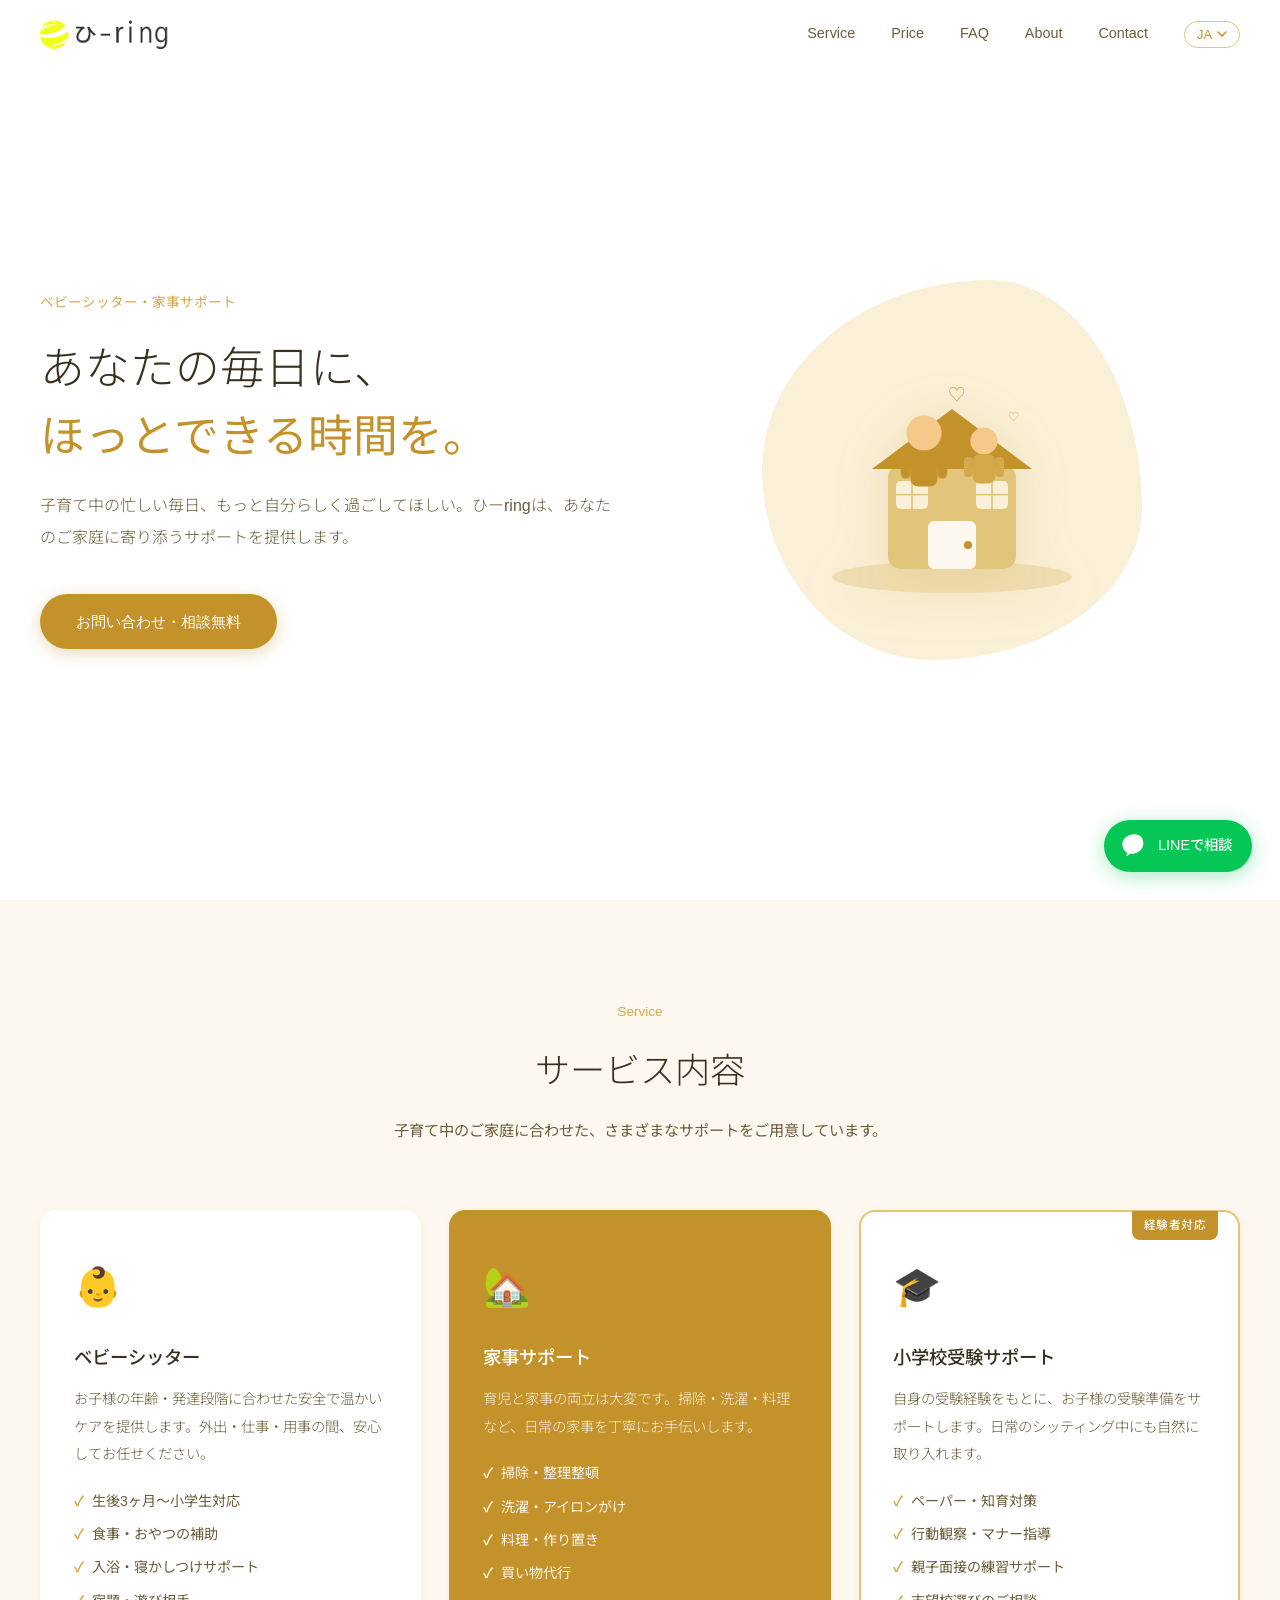
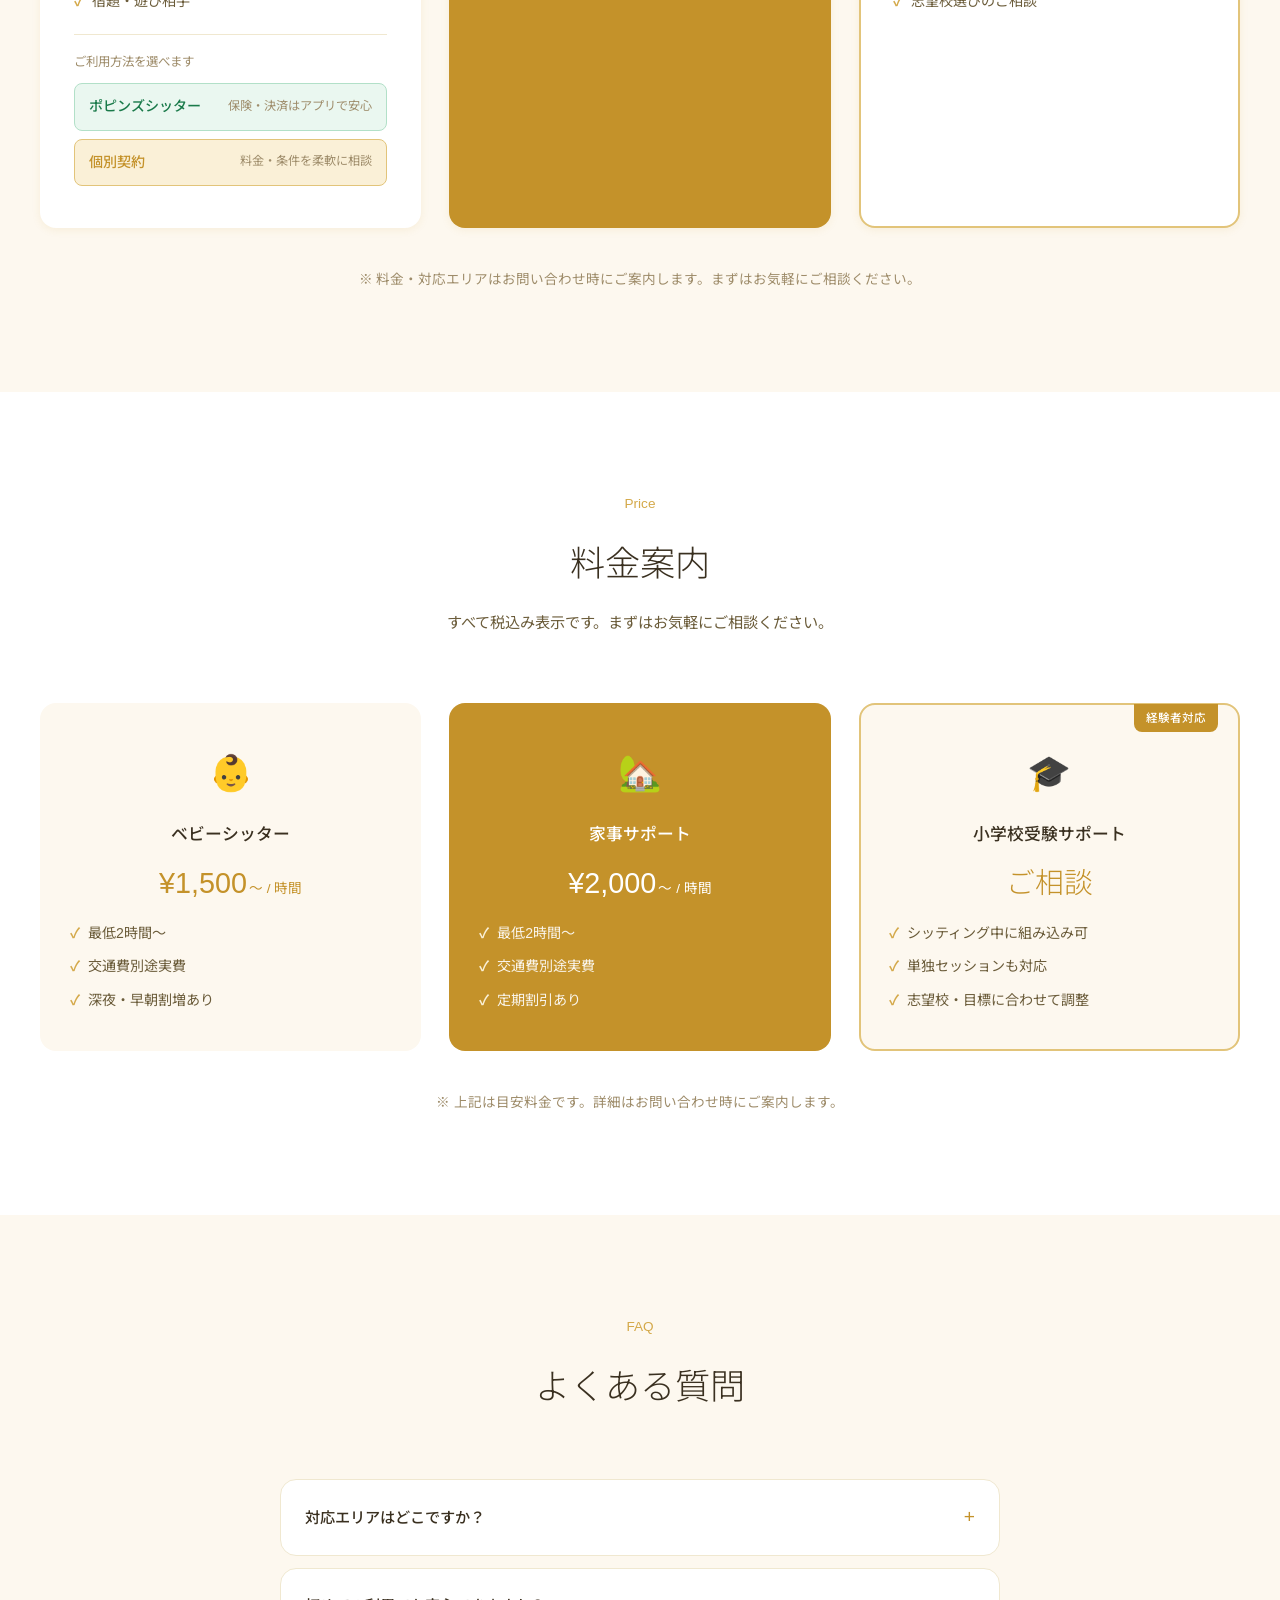
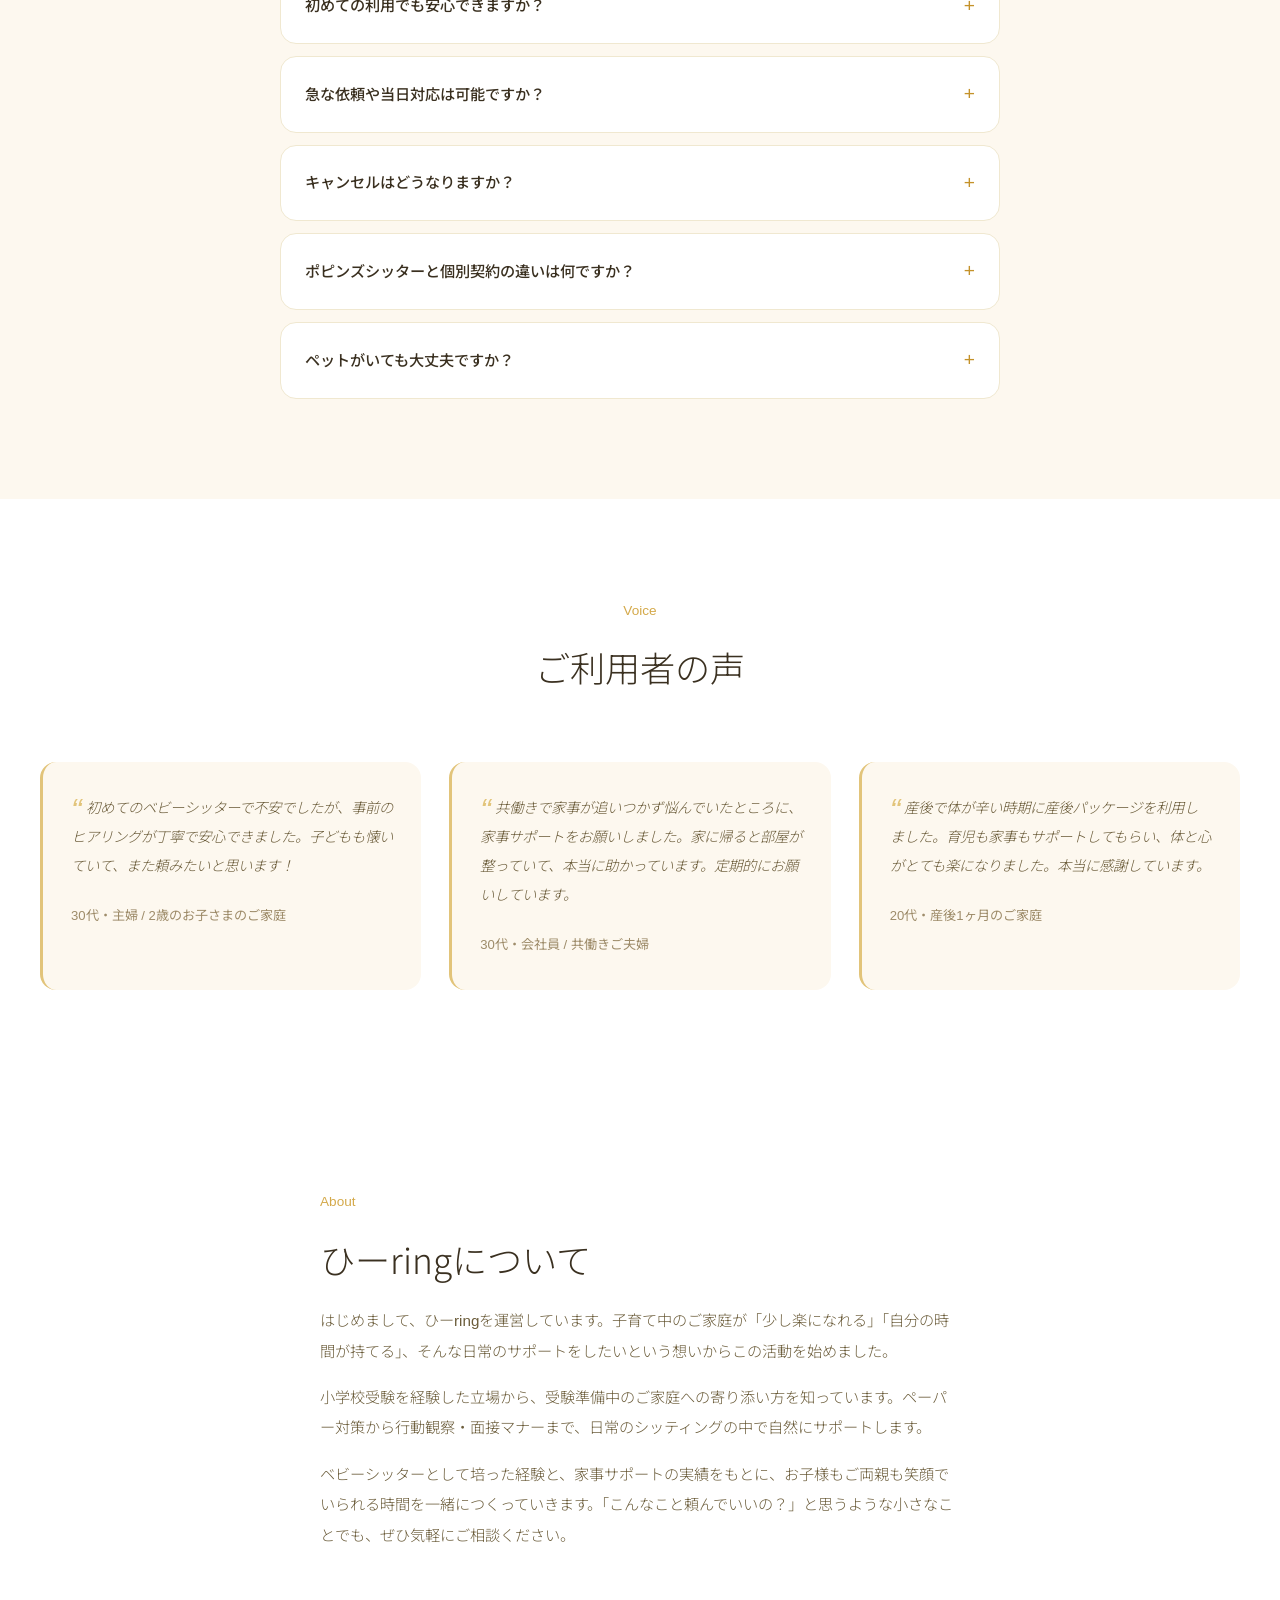
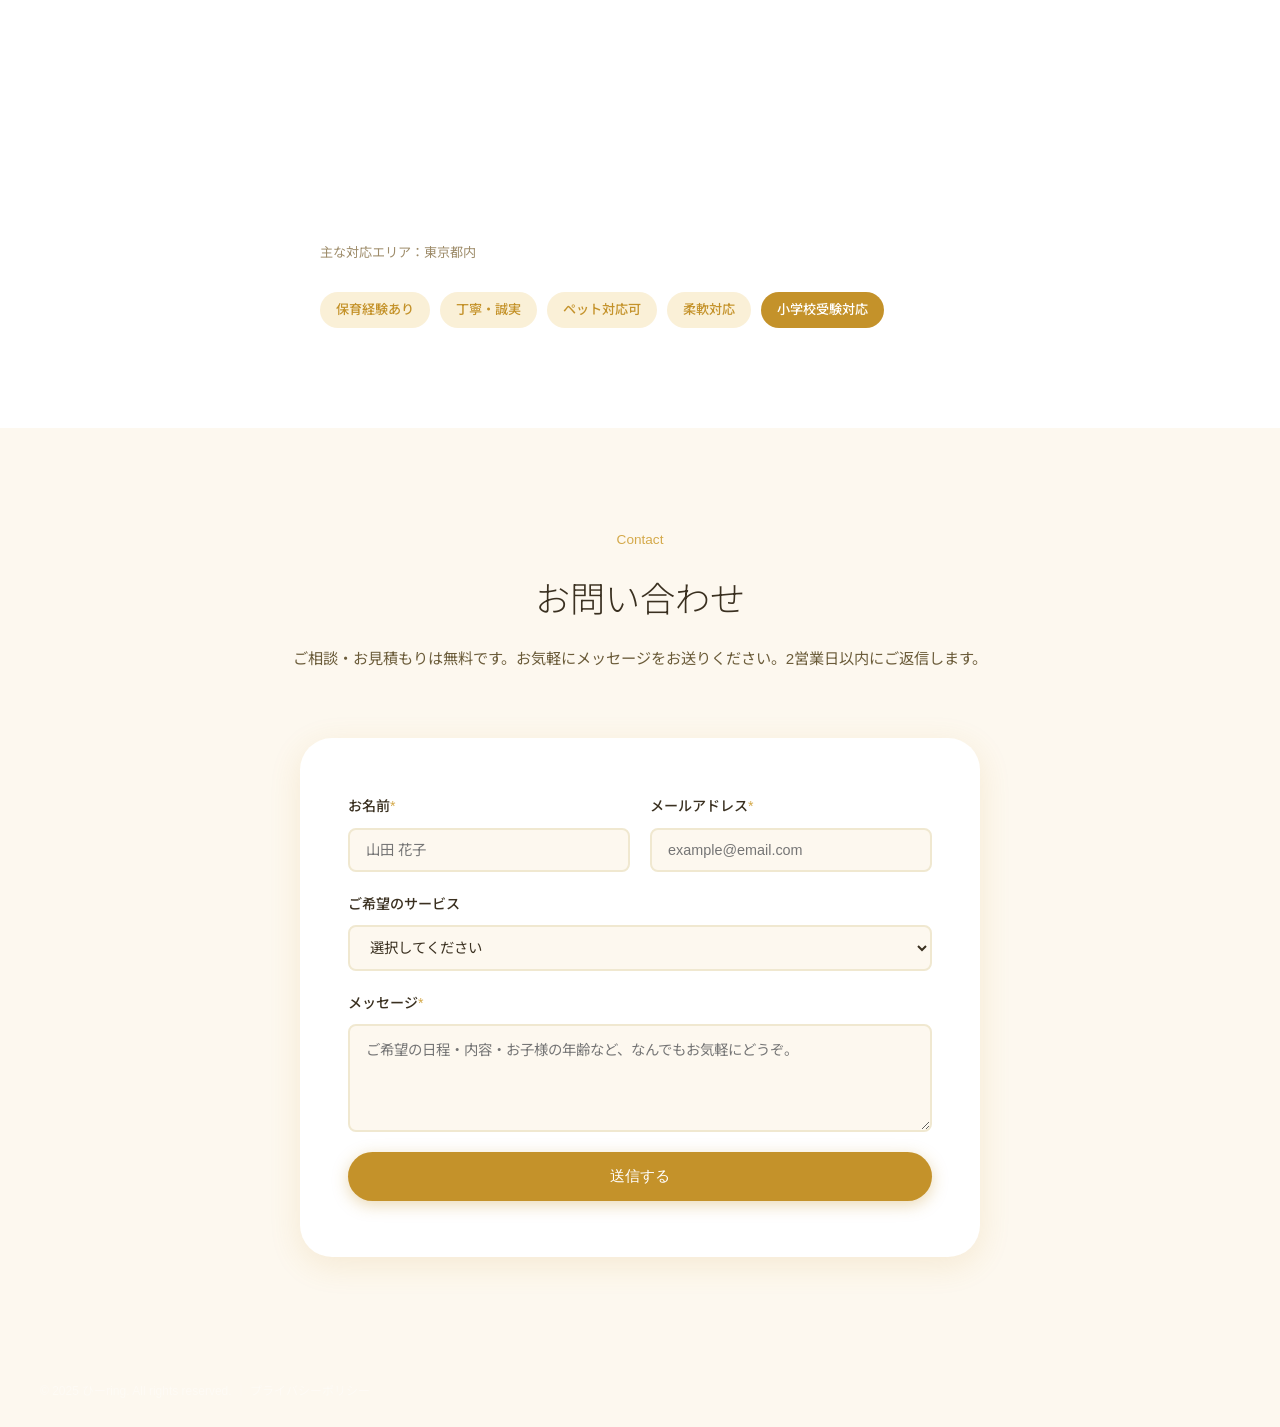
==== index.html @ aaf9927e "Initial commit: ひーring website" ====
<!DOCTYPE html>
<html lang="ja">
<head>
  <meta charset="UTF-8" />
  <meta name="viewport" content="width=device-width, initial-scale=1.0" />
  <title>ひーring | ベビーシッター・家事サポート</title>

  <!-- Favicon -->
  <link rel="icon" type="image/png" href="logo.png" />
  <link rel="apple-touch-icon" href="logo.png" />

  <!-- OGP -->
  <meta property="og:title" content="ひーring | ベビーシッター・家事サポート" />
  <meta property="og:description" content="子育て中のご家庭に寄り添うサポート。ベビーシッター・家事サポート・産後ケアなど、まずはお気軽にご相談ください。" />
  <meta property="og:image" content="logo.png" />
  <meta property="og:type" content="website" />
  <meta name="twitter:card" content="summary" />
  <meta name="description" content="子育て中のご家庭に寄り添うサポート。ベビーシッター・家事サポート・産後ケアなど、まずはお気軽にご相談ください。" />

  <!-- Google Analytics（デプロイ後にGA_MEASUREMENT_IDを差し替えてください） -->
  <!-- <script async src="https://www.googletagmanager.com/gtag/js?id=GA_MEASUREMENT_ID"></script>
  <script>window.dataLayer=window.dataLayer||[];function gtag(){dataLayer.push(arguments);}gtag('js',new Date());gtag('config','GA_MEASUREMENT_ID');</script> -->

  <link rel="preconnect" href="https://fonts.googleapis.com" />
  <link rel="preconnect" href="https://fonts.gstatic.com" crossorigin />
  <link href="https://fonts.googleapis.com/css2?family=Noto+Sans+JP:wght@300;400;500&display=swap" rel="stylesheet" />
  <link rel="stylesheet" href="style.css" />
</head>
<body>

  <!-- NAV -->
  <header class="nav" id="nav">
    <div class="nav__inner">
      <a href="#top" class="nav__logo">
        <img src="logo.png" alt="ひーring" class="nav__logo-img" />
      </a>
      <button class="nav__hamburger" id="hamburger"><span></span><span></span><span></span></button>
      <nav class="nav__links" id="navLinks">
        <a href="#service">Service</a>
        <a href="#price">Price</a>
        <a href="#faq">FAQ</a>
        <a href="#about">About</a>
        <a href="#contact">Contact</a>
        <div class="lang-dropdown" id="langDropdown">
          <button class="lang-toggle" id="langToggle">
            <span id="langLabel">JA</span>
            <svg width="10" height="6" viewBox="0 0 10 6" fill="none"><path d="M1 1l4 4 4-4" stroke="currentColor" stroke-width="1.5" stroke-linecap="round"/></svg>
          </button>
          <ul class="lang-menu">
            <li><button data-lang="ja">日本語</button></li>
            <li><button data-lang="en">English</button></li>
            <li><button data-lang="zh-cn">中文（简体）</button></li>
            <li><button data-lang="zh-hk">中文（香港）</button></li>
            <li><button data-lang="zh-tw">中文（台灣）</button></li>
          </ul>
        </div>
      </nav>
    </div>
  </header>

  <!-- HERO -->
  <section class="hero" id="top">
    <div class="hero__content">
      <p class="hero__eyebrow"
        data-ja="ベビーシッター・家事サポート" data-en="Babysitting & Household Support"
        data-zh-cn="育儿保姆・家务帮助" data-zh-hk="保姆服務・家務協助" data-zh-tw="保母服務・家務協助">ベビーシッター・家事サポート</p>
      <h1 class="hero__title">
        <span data-ja="あなたの毎日に、" data-en="A moment to breathe," data-zh-cn="让您的每一天，" data-zh-hk="讓您的每一天，" data-zh-tw="讓您的每一天，">あなたの毎日に、</span><br>
        <span class="hero__title-accent"
          data-ja="ほっとできる時間を。" data-en="in your everyday life." data-zh-cn="多一点喘息的时间。" data-zh-hk="多一點喘息的時間。" data-zh-tw="多一點喘息的時間。">ほっとできる時間を。</span>
      </h1>
      <p class="hero__sub"
        data-ja="子育て中の忙しい毎日、もっと自分らしく過ごしてほしい。ひーringは、あなたのご家庭に寄り添うサポートを提供します。"
        data-en="Parenting is busy. ひーring is here to support your family so you can take a moment for yourself."
        data-zh-cn="育儿的日子很忙碌。ひーring为您的家庭提供贴心支持，让您拥有属于自己的时间。"
        data-zh-hk="育兒的日子很忙碌。ひーring為您的家庭提供貼心支援，讓您擁有屬於自己的時間。"
        data-zh-tw="育兒的日子很忙碌。ひーring為您的家庭提供貼心支援，讓您擁有屬於自己的時間。">
        子育て中の忙しい毎日、もっと自分らしく過ごしてほしい。<br>
        ひーringは、あなたのご家庭に寄り添うサポートを提供します。
      </p>
      <a href="#contact" class="btn btn--primary"
        data-ja="お問い合わせ・相談無料" data-en="Free Consultation"
        data-zh-cn="免费咨询" data-zh-hk="免費諮詢" data-zh-tw="免費諮詢">お問い合わせ・相談無料</a>
    </div>
    <div class="hero__visual">
      <div class="hero__blob"></div>
      <div class="hero__illustration">
        <svg viewBox="0 0 400 400" xmlns="http://www.w3.org/2000/svg" aria-hidden="true">
          <ellipse cx="200" cy="340" rx="150" ry="20" fill="#e2c47a" opacity="0.4"/>
          <rect x="120" y="200" width="160" height="130" rx="16" fill="#e2c47a"/>
          <polygon points="100,205 200,130 300,205" fill="#c4922a"/>
          <rect x="170" y="270" width="60" height="60" rx="8" fill="#fdf8ef"/>
          <circle cx="220" cy="300" r="5" fill="#c4922a"/>
          <rect x="130" y="220" width="40" height="35" rx="6" fill="#faf0d7"/>
          <line x1="150" y1="220" x2="150" y2="255" stroke="#e2c47a" stroke-width="2"/>
          <line x1="130" y1="237" x2="170" y2="237" stroke="#e2c47a" stroke-width="2"/>
          <rect x="230" y="220" width="40" height="35" rx="6" fill="#faf0d7"/>
          <line x1="250" y1="220" x2="250" y2="255" stroke="#e2c47a" stroke-width="2"/>
          <line x1="230" y1="237" x2="270" y2="237" stroke="#e2c47a" stroke-width="2"/>
          <circle cx="165" cy="160" r="22" fill="#f4c98a"/>
          <rect x="148" y="182" width="34" height="45" rx="10" fill="#c4922a"/>
          <rect x="136" y="185" width="12" height="32" rx="6" fill="#c4922a"/>
          <rect x="182" y="185" width="12" height="32" rx="6" fill="#c4922a"/>
          <circle cx="240" cy="170" r="17" fill="#f4c98a"/>
          <rect x="226" y="187" width="28" height="36" rx="8" fill="#d4a94a"/>
          <rect x="215" y="190" width="11" height="25" rx="5" fill="#d4a94a"/>
          <rect x="254" y="190" width="11" height="25" rx="5" fill="#d4a94a"/>
          <text x="195" y="120" font-size="22" fill="#c4922a" opacity="0.9">♡</text>
          <text x="270" y="145" font-size="14" fill="#c4922a" opacity="0.7">♡</text>
        </svg>
      </div>
    </div>
  </section>


  <!-- SERVICE -->
  <section class="section service" id="service">
    <div class="container">
      <div class="section__header">
        <p class="section__label">Service</p>
        <h2 class="section__title" data-ja="サービス内容" data-en="Our Services" data-zh-cn="服务内容" data-zh-hk="服務內容" data-zh-tw="服務內容">サービス内容</h2>
        <p class="section__desc" data-ja="子育て中のご家庭に合わせた、さまざまなサポートをご用意しています。" data-en="We offer a range of services tailored to families with children." data-zh-cn="我们为有孩子的家庭提供多种贴心服务。" data-zh-hk="我們為有孩子的家庭提供多種貼心服務。" data-zh-tw="我們為有孩子的家庭提供多種貼心服務。">子育て中のご家庭に合わせた、さまざまなサポートをご用意しています。</p>
      </div>
      <div class="service__grid">
        <div class="service-card">
          <div class="service-card__icon">👶</div>
          <h3 class="service-card__title" data-ja="ベビーシッター" data-en="Babysitting" data-zh-cn="保姆服务" data-zh-hk="保姆服務" data-zh-tw="保母服務">ベビーシッター</h3>
          <p class="service-card__text" data-ja="お子様の年齢・発達段階に合わせた安全で温かいケアを提供します。外出・仕事・用事の間、安心してお任せください。" data-en="Safe, warm care tailored to your child's age and development." data-zh-cn="根据孩子的年龄和发育阶段提供安全温暖的照护。" data-zh-hk="根據孩子的年齡和發育階段提供安全溫暖的照護。" data-zh-tw="根據孩子的年齡和發育階段提供安全溫暖的照護。">お子様の年齢・発達段階に合わせた安全で温かいケアを提供します。外出・仕事・用事の間、安心してお任せください。</p>
          <ul class="service-card__list">
            <li data-ja="生後3ヶ月〜小学生対応" data-en="3 months – elementary school age" data-zh-cn="3个月～小学生" data-zh-hk="3個月～小學生" data-zh-tw="3個月～小學生">生後3ヶ月〜小学生対応</li>
            <li data-ja="食事・おやつの補助" data-en="Meal & snack assistance" data-zh-cn="饮食辅助" data-zh-hk="飲食輔助" data-zh-tw="飲食輔助">食事・おやつの補助</li>
            <li data-ja="入浴・寝かしつけサポート" data-en="Bath & bedtime support" data-zh-cn="洗澡及就寝协助" data-zh-hk="洗澡及就寢協助" data-zh-tw="洗澡及就寢協助">入浴・寝かしつけサポート</li>
            <li data-ja="宿題・遊び相手" data-en="Homework & playtime" data-zh-cn="作业辅导及陪玩" data-zh-hk="功課輔導及陪玩" data-zh-tw="功課輔導及陪玩">宿題・遊び相手</li>
          </ul>
          <div class="service-card__booking">
            <p class="service-card__booking-label" data-ja="ご利用方法を選べます" data-en="Choose how to book" data-zh-cn="可选择预约方式" data-zh-hk="可選擇預約方式" data-zh-tw="可選擇預約方式">ご利用方法を選べます</p>
            <div class="booking-options">
              <a href="https://www.poppins.co.jp/sitter/" target="_blank" rel="noopener" class="booking-option booking-option--poppins">
                <span class="booking-option__name">ポピンズシッター</span>
                <span class="booking-option__note" data-ja="保険・決済はアプリで安心" data-en="Insurance & payment via app" data-zh-cn="保险及付款通过应用" data-zh-hk="保險及付款透過應用" data-zh-tw="保險及付款透過應用">保険・決済はアプリで安心</span>
              </a>
              <a href="#contact" class="booking-option booking-option--direct">
                <span class="booking-option__name" data-ja="個別契約" data-en="Direct Contract" data-zh-cn="个人直接合约" data-zh-hk="個人直接合約" data-zh-tw="個人直接合約">個別契約</span>
                <span class="booking-option__note" data-ja="料金・条件を柔軟に相談" data-en="Flexible terms & pricing" data-zh-cn="灵活协商条件及费用" data-zh-hk="靈活協商條件及費用" data-zh-tw="靈活協商條件及費用">料金・条件を柔軟に相談</span>
              </a>
            </div>
          </div>
        </div>
        <div class="service-card service-card--accent">
          <div class="service-card__icon">🏡</div>
          <h3 class="service-card__title" data-ja="家事サポート" data-en="Household Support" data-zh-cn="家务帮助" data-zh-hk="家務協助" data-zh-tw="家務協助">家事サポート</h3>
          <p class="service-card__text" data-ja="育児と家事の両立は大変です。掃除・洗濯・料理など、日常の家事を丁寧にお手伝いします。" data-en="Balancing childcare and household chores is hard. We'll take care of cleaning, laundry, cooking, and more." data-zh-cn="育儿和家务两者兼顾很辛苦。我们帮您打扫、洗衣、做饭等日常家务。" data-zh-hk="育兒和家務兩者兼顧很辛苦。我們幫您打掃、洗衣、煮飯等日常家務。" data-zh-tw="育兒和家務兩者兼顧很辛苦。我們幫您打掃、洗衣、煮飯等日常家務。">育児と家事の両立は大変です。掃除・洗濯・料理など、日常の家事を丁寧にお手伝いします。</p>
          <ul class="service-card__list">
            <li data-ja="掃除・整理整頓" data-en="Cleaning & tidying" data-zh-cn="打扫整理" data-zh-hk="打掃整理" data-zh-tw="打掃整理">掃除・整理整頓</li>
            <li data-ja="洗濯・アイロンがけ" data-en="Laundry & ironing" data-zh-cn="洗衣及熨衣" data-zh-hk="洗衣及燙衣" data-zh-tw="洗衣及燙衣">洗濯・アイロンがけ</li>
            <li data-ja="料理・作り置き" data-en="Cooking & meal prep" data-zh-cn="烹饪及备餐" data-zh-hk="烹飪及備餐" data-zh-tw="烹飪及備餐">料理・作り置き</li>
            <li data-ja="買い物代行" data-en="Grocery shopping" data-zh-cn="代购" data-zh-hk="代購" data-zh-tw="代購">買い物代行</li>
          </ul>
        </div>
        <div class="service-card service-card--exam">
          <div class="service-card__badge" data-ja="経験者対応" data-en="Expert" data-zh-cn="经验者" data-zh-hk="經驗者" data-zh-tw="經驗者">経験者対応</div>
          <div class="service-card__icon">🎓</div>
          <h3 class="service-card__title" data-ja="小学校受験サポート" data-en="Elementary School Entrance Exam Support" data-zh-cn="小学入学考试辅导" data-zh-hk="小學入學考試輔導" data-zh-tw="小學入學考試輔導">小学校受験サポート</h3>
          <p class="service-card__text" data-ja="自身の受験経験をもとに、お子様の受験準備をサポートします。日常のシッティング中にも自然に取り入れます。" data-en="Drawing on my own entrance exam experience, I help children prepare naturally during everyday care." data-zh-cn="凭借自身的考试经验，在日常照护中自然融入受验准备。" data-zh-hk="憑藉自身的考試經驗，在日常照護中自然融入受驗準備。" data-zh-tw="憑藉自身的考試經驗，在日常照護中自然融入受驗準備。">自身の受験経験をもとに、お子様の受験準備をサポートします。日常のシッティング中にも自然に取り入れます。</p>
          <ul class="service-card__list">
            <li data-ja="ペーパー・知育対策" data-en="Paper test & cognitive prep" data-zh-cn="笔试及智力训练" data-zh-hk="筆試及智力訓練" data-zh-tw="筆試及智力訓練">ペーパー・知育対策</li>
            <li data-ja="行動観察・マナー指導" data-en="Behavior observation & etiquette" data-zh-cn="行为观察及礼仪指导" data-zh-hk="行為觀察及禮儀指導" data-zh-tw="行為觀察及禮儀指導">行動観察・マナー指導</li>
            <li data-ja="親子面接の練習サポート" data-en="Parent-child interview practice" data-zh-cn="亲子面试练习" data-zh-hk="親子面試練習" data-zh-tw="親子面試練習">親子面接の練習サポート</li>
            <li data-ja="志望校選びのご相談" data-en="School selection consultation" data-zh-cn="志愿学校选择咨询" data-zh-hk="志願學校選擇諮詢" data-zh-tw="志願學校選擇諮詢">志望校選びのご相談</li>
          </ul>
        </div>
      </div>
      <div class="service__note">
        <p data-ja="※ 料金・対応エリアはお問い合わせ時にご案内します。まずはお気軽にご相談ください。" data-en="* Pricing and service areas will be shared upon inquiry." data-zh-cn="※ 费用及服务区域将在咨询时告知。" data-zh-hk="※ 費用及服務區域將在諮詢時告知。" data-zh-tw="※ 費用及服務區域將在諮詢時告知。">※ 料金・対応エリアはお問い合わせ時にご案内します。まずはお気軽にご相談ください。</p>
      </div>
    </div>
  </section>

  <!-- PRICE -->
  <section class="section price" id="price">
    <div class="container">
      <div class="section__header">
        <p class="section__label">Price</p>
        <h2 class="section__title" data-ja="料金案内" data-en="Pricing" data-zh-cn="收费标准" data-zh-hk="收費標準" data-zh-tw="收費標準">料金案内</h2>
        <p class="section__desc" data-ja="すべて税込み表示です。まずはお気軽にご相談ください。" data-en="All prices are tax-included. Feel free to inquire." data-zh-cn="以下价格均含税，欢迎咨询。" data-zh-hk="以下價格均含稅，歡迎諮詢。" data-zh-tw="以下價格均含稅，歡迎諮詢。">すべて税込み表示です。まずはお気軽にご相談ください。</p>
      </div>
      <div class="price__grid">
        <div class="price-card">
          <div class="price-card__icon">👶</div>
          <h3 class="price-card__title" data-ja="ベビーシッター" data-en="Babysitting" data-zh-cn="保姆服务" data-zh-hk="保姆服務" data-zh-tw="保母服務">ベビーシッター</h3>
          <div class="price-card__amount">¥1,500<span data-ja="〜 / 時間" data-en="〜 / hr" data-zh-cn="〜 / 小时" data-zh-hk="〜 / 小時" data-zh-tw="〜 / 小時">〜 / 時間</span></div>
          <ul class="price-card__list">
            <li data-ja="最低2時間〜" data-en="Min. 2 hours" data-zh-cn="最少2小时" data-zh-hk="最少2小時" data-zh-tw="最少2小時">最低2時間〜</li>
            <li data-ja="交通費別途実費" data-en="Travel costs extra" data-zh-cn="交通费另计" data-zh-hk="交通費另計" data-zh-tw="交通費另計">交通費別途実費</li>
            <li data-ja="深夜・早朝割増あり" data-en="Late night / early morning surcharge" data-zh-cn="深夜及早晨有附加费" data-zh-hk="深夜及早晨有附加費" data-zh-tw="深夜及早晨有附加費">深夜・早朝割増あり</li>
          </ul>
        </div>
        <div class="price-card price-card--accent">
          <div class="price-card__icon">🏡</div>
          <h3 class="price-card__title" data-ja="家事サポート" data-en="Household Support" data-zh-cn="家务帮助" data-zh-hk="家務協助" data-zh-tw="家務協助">家事サポート</h3>
          <div class="price-card__amount">¥2,000<span data-ja="〜 / 時間" data-en="〜 / hr" data-zh-cn="〜 / 小时" data-zh-hk="〜 / 小時" data-zh-tw="〜 / 小時">〜 / 時間</span></div>
          <ul class="price-card__list">
            <li data-ja="最低2時間〜" data-en="Min. 2 hours" data-zh-cn="最少2小时" data-zh-hk="最少2小時" data-zh-tw="最少2小時">最低2時間〜</li>
            <li data-ja="交通費別途実費" data-en="Travel costs extra" data-zh-cn="交通费另计" data-zh-hk="交通費另計" data-zh-tw="交通費另計">交通費別途実費</li>
            <li data-ja="定期割引あり" data-en="Regular booking discount" data-zh-cn="定期预约有折扣" data-zh-hk="定期預約有折扣" data-zh-tw="定期預約有折扣">定期割引あり</li>
          </ul>
        </div>
        <div class="price-card price-card--exam">
          <div class="price-card__badge" data-ja="経験者対応" data-en="Expert" data-zh-cn="经验者" data-zh-hk="經驗者" data-zh-tw="經驗者">経験者対応</div>
          <div class="price-card__icon">🎓</div>
          <h3 class="price-card__title" data-ja="小学校受験サポート" data-en="Exam Support" data-zh-cn="小学入学考试辅导" data-zh-hk="小學入學考試輔導" data-zh-tw="小學入學考試輔導">小学校受験サポート</h3>
          <div class="price-card__amount" data-ja="ご相談" data-en="Inquire" data-zh-cn="请咨询" data-zh-hk="請諮詢" data-zh-tw="請諮詢">ご相談</div>
          <ul class="price-card__list">
            <li data-ja="シッティング中に組み込み可" data-en="Can be included in sitting" data-zh-cn="可融入日常照护" data-zh-hk="可融入日常照護" data-zh-tw="可融入日常照護">シッティング中に組み込み可</li>
            <li data-ja="単独セッションも対応" data-en="Stand-alone sessions available" data-zh-cn="也可单独上课" data-zh-hk="也可單獨上課" data-zh-tw="也可單獨上課">単独セッションも対応</li>
            <li data-ja="志望校・目標に合わせて調整" data-en="Tailored to target school" data-zh-cn="按目标学校定制" data-zh-hk="按目標學校定制" data-zh-tw="按目標學校定制">志望校・目標に合わせて調整</li>
          </ul>
        </div>
      </div>
      <p class="service__note" data-ja="※ 上記は目安料金です。詳細はお問い合わせ時にご案内します。" data-en="* Prices shown are estimates. Details provided upon inquiry." data-zh-cn="※ 以上为参考价格，详情请咨询。" data-zh-hk="※ 以上為參考價格，詳情請諮詢。" data-zh-tw="※ 以上為參考價格，詳情請諮詢。">※ 上記は目安料金です。詳細はお問い合わせ時にご案内します。</p>
    </div>
  </section>

  <!-- FAQ -->
  <section class="section faq" id="faq">
    <div class="container">
      <div class="section__header">
        <p class="section__label">FAQ</p>
        <h2 class="section__title" data-ja="よくある質問" data-en="FAQ" data-zh-cn="常见问题" data-zh-hk="常見問題" data-zh-tw="常見問題">よくある質問</h2>
      </div>
      <div class="faq__list">
        <details class="faq-item">
          <summary class="faq-item__q" data-ja="対応エリアはどこですか？" data-en="What areas do you cover?" data-zh-cn="服务区域在哪里？" data-zh-hk="服務區域在哪裡？" data-zh-tw="服務區域在哪裡？">対応エリアはどこですか？</summary>
          <p class="faq-item__a" data-ja="主に東京都内を中心に対応しています。エリアによっては交通費が発生する場合がありますので、まずはご相談ください。" data-en="We mainly cover central Tokyo. Travel costs may apply depending on the area." data-zh-cn="主要服务东京都内区域。根据地区可能会产生交通费，请先咨询。" data-zh-hk="主要服務東京都內區域。根據地區可能產生交通費，請先諮詢。" data-zh-tw="主要服務東京都內區域。根據地區可能產生交通費，請先諮詢。">主に東京都内を中心に対応しています。エリアによっては交通費が発生する場合がありますので、まずはご相談ください。</p>
        </details>
        <details class="faq-item">
          <summary class="faq-item__q" data-ja="初めての利用でも安心できますか？" data-en="Is it okay for first-time users?" data-zh-cn="第一次使用也没问题吗？" data-zh-hk="第一次使用也沒問題嗎？" data-zh-tw="第一次使用也沒問題嗎？">初めての利用でも安心できますか？</summary>
          <p class="faq-item__a" data-ja="はい、もちろんです。初回は事前にご挨拶・ヒアリングの時間を設けています。お子様の様子やご家庭のルールをしっかり確認した上でサポートを開始します。" data-en="Absolutely. We always start with a pre-visit meeting to learn about your child and household preferences." data-zh-cn="当然可以。我们会在首次服务前安排见面沟通，充分了解孩子情况和家庭习惯。" data-zh-hk="當然可以。我們會在首次服務前安排見面溝通，充分了解孩子情況和家庭習慣。" data-zh-tw="當然可以。我們會在首次服務前安排見面溝通，充分了解孩子情況和家庭習慣。">はい、もちろんです。初回は事前にご挨拶・ヒアリングの時間を設けています。お子様の様子やご家庭のルールをしっかり確認した上でサポートを開始します。</p>
        </details>
        <details class="faq-item">
          <summary class="faq-item__q" data-ja="急な依頼や当日対応は可能ですか？" data-en="Can I make a last-minute or same-day request?" data-zh-cn="可以临时或当天预约吗？" data-zh-hk="可以臨時或當天預約嗎？" data-zh-tw="可以臨時或當天預約嗎？">急な依頼や当日対応は可能ですか？</summary>
          <p class="faq-item__a" data-ja="状況によりますが、できる限り対応いたします。まずはLINEまたはお問い合わせフォームよりご連絡ください。" data-en="We'll do our best to accommodate urgent requests. Please contact us via LINE or the inquiry form." data-zh-cn="视情况而定，我们会尽力配合。请通过LINE或联系表单与我们联系。" data-zh-hk="視情況而定，我們會盡力配合。請通過LINE或聯絡表單與我們聯繫。" data-zh-tw="視情況而定，我們會盡力配合。請通過LINE或聯絡表單與我們聯繫。">状況によりますが、できる限り対応いたします。まずはLINEまたはお問い合わせフォームよりご連絡ください。</p>
        </details>
        <details class="faq-item">
          <summary class="faq-item__q" data-ja="キャンセルはどうなりますか？" data-en="What is your cancellation policy?" data-zh-cn="如何取消预约？" data-zh-hk="如何取消預約？" data-zh-tw="如何取消預約？">キャンセルはどうなりますか？</summary>
          <p class="faq-item__a" data-ja="前日までのキャンセルは無料です。当日キャンセルの場合は料金の50%をいただく場合があります。詳細はご予約時にご確認ください。" data-en="Cancellations made by the day before are free. Same-day cancellations may incur a 50% fee." data-zh-cn="前一天取消免费。当天取消可能收取50%费用，详情请在预约时确认。" data-zh-hk="前一天取消免費。當天取消可能收取50%費用，詳情請在預約時確認。" data-zh-tw="前一天取消免費。當天取消可能收取50%費用，詳情請在預約時確認。">前日までのキャンセルは無料です。当日キャンセルの場合は料金の50%をいただく場合があります。詳細はご予約時にご確認ください。</p>
        </details>
        <details class="faq-item">
          <summary class="faq-item__q" data-ja="ポピンズシッターと個別契約の違いは何ですか？" data-en="What's the difference between Poppins Sitter and a direct contract?" data-zh-cn="ポピンズ保姆和个人合约有什么区别？" data-zh-hk="ポピンズ保姆和個人合約有什麼區別？" data-zh-tw="ポピンズ保母和個人合約有什麼區別？">ポピンズシッターと個別契約の違いは何ですか？</summary>
          <p class="faq-item__a" data-ja="ポピンズシッターはアプリ上で予約・決済・保険が完結するため、初めての方や安心重視の方におすすめです。個別契約は直接ご相談の上、料金・頻度・内容を柔軟に調整できます。どちらもひーring本人が対応します。" data-en="Poppins Sitter handles booking, payment, and insurance all through the app — great for first-timers or those who want extra peace of mind. A direct contract allows more flexibility in terms, frequency, and pricing. Either way, I'll be the one providing the care." data-zh-cn="ポピンズ保姆通过应用完成预约、付款和保险，适合初次使用或重视安心的家庭。个人合约则可以直接商量费用、频率和内容，更灵活。两种方式都由ひーring本人提供服务。" data-zh-hk="ポピンズ保姆透過應用完成預約、付款和保險，適合初次使用或重視安心的家庭。個人合約則可以直接商量費用、頻率和內容，更靈活。兩種方式都由ひーring本人提供服務。" data-zh-tw="ポピンズ保母透過應用完成預約、付款和保險，適合初次使用或重視安心的家庭。個人合約則可以直接商量費用、頻率和內容，更靈活。兩種方式都由ひーring本人提供服務。">ポピンズシッターはアプリ上で予約・決済・保険が完結するため、初めての方や安心重視の方におすすめです。個別契約は直接ご相談の上、料金・頻度・内容を柔軟に調整できます。どちらもひーring本人が対応します。</p>
        </details>
        <details class="faq-item">
          <summary class="faq-item__q" data-ja="ペットがいても大丈夫ですか？" data-en="Is it okay if we have a pet?" data-zh-cn="家里有宠物也可以吗？" data-zh-hk="家裡有寵物也可以嗎？" data-zh-tw="家裡有寵物也可以嗎？">ペットがいても大丈夫ですか？</summary>
          <p class="faq-item__a" data-ja="はい、ペット対応可能です。動物が苦手な場合は事前にお伝えしますが、基本的には問題ありません。" data-en="Yes, pets are fine! I'll let you know in advance if there's any concern." data-zh-cn="可以的，我们接受有宠物的家庭。如有任何顾虑会提前告知。" data-zh-hk="可以的，我們接受有寵物的家庭。如有任何顧慮會提前告知。" data-zh-tw="可以的，我們接受有寵物的家庭。如有任何顧慮會提前告知。">はい、ペット対応可能です。動物が苦手な場合は事前にお伝えしますが、基本的には問題ありません。</p>
        </details>
      </div>
    </div>
  </section>

  <!-- VOICE -->
  <section class="section voice" id="voice">
    <div class="container">
      <div class="section__header">
        <p class="section__label">Voice</p>
        <h2 class="section__title" data-ja="ご利用者の声" data-en="What Clients Say" data-zh-cn="客户评价" data-zh-hk="客戶評價" data-zh-tw="客戶評價">ご利用者の声</h2>
      </div>
      <div class="voice__grid">
        <div class="voice-card">
          <p class="voice-card__text" data-ja="初めてのベビーシッターで不安でしたが、事前のヒアリングが丁寧で安心できました。子どもも懐いていて、また頼みたいと思います！" data-en="I was nervous about using a babysitter for the first time, but the pre-visit chat put me at ease. My child loved her — we'll definitely book again!" data-zh-cn="第一次使用保姆很担心，但事前沟通很细心让我放心了。孩子很喜欢，一定会再预约！" data-zh-hk="第一次使用保姆很擔心，但事前溝通很細心讓我放心了。孩子很喜歡，一定會再預約！" data-zh-tw="第一次使用保母很擔心，但事前溝通很細心讓我放心了。孩子很喜歡，一定會再預約！">初めてのベビーシッターで不安でしたが、事前のヒアリングが丁寧で安心できました。子どもも懐いていて、また頼みたいと思います！</p>
          <div class="voice-card__author">
            <span class="voice-card__name" data-ja="30代・主婦 / 2歳のお子さまのご家庭" data-en="30s, homemaker / family with 2-year-old" data-zh-cn="30多岁・家庭主妇 / 2岁孩子的家庭" data-zh-hk="30多歲・家庭主婦 / 2歲孩子的家庭" data-zh-tw="30多歲・家庭主婦 / 2歲孩子的家庭">30代・主婦 / 2歳のお子さまのご家庭</span>
          </div>
        </div>
        <div class="voice-card">
          <p class="voice-card__text" data-ja="共働きで家事が追いつかず悩んでいたところに、家事サポートをお願いしました。家に帰ると部屋が整っていて、本当に助かっています。定期的にお願いしています。" data-en="We were struggling to keep up with housework as a dual-income family. Coming home to a tidy house has been a lifesaver. Now we book regularly." data-zh-cn="双职工家庭家务做不过来，请了家务帮助。回家看到整洁的房间真的很感激，现在定期预约了。" data-zh-hk="雙職工家庭家務做不過來，請了家務協助。回家看到整潔的房間真的很感激，現在定期預約了。" data-zh-tw="雙薪家庭家務做不過來，請了家務協助。回家看到整潔的房間真的很感激，現在定期預約了。">共働きで家事が追いつかず悩んでいたところに、家事サポートをお願いしました。家に帰ると部屋が整っていて、本当に助かっています。定期的にお願いしています。</p>
          <div class="voice-card__author">
            <span class="voice-card__name" data-ja="30代・会社員 / 共働きご夫婦" data-en="30s, office worker / dual-income couple" data-zh-cn="30多岁・上班族 / 双职工夫妻" data-zh-hk="30多歲・上班族 / 雙職工夫妻" data-zh-tw="30多歲・上班族 / 雙薪夫妻">30代・会社員 / 共働きご夫婦</span>
          </div>
        </div>
        <div class="voice-card">
          <p class="voice-card__text" data-ja="産後で体が辛い時期に産後パッケージを利用しました。育児も家事もサポートしてもらい、体と心がとても楽になりました。本当に感謝しています。" data-en="I used the postpartum package when my body was exhausted after birth. Having support for both baby and chores was such a relief." data-zh-cn="产后身体很辛苦时使用了产后套餐。育儿和家务都得到了帮助，身心轻松了很多，非常感激。" data-zh-hk="產後身體很辛苦時使用了產後套餐。育兒和家務都得到了幫助，身心輕鬆了很多，非常感激。" data-zh-tw="產後身體很辛苦時使用了產後套餐。育兒和家務都得到了幫助，身心輕鬆了很多，非常感激。">産後で体が辛い時期に産後パッケージを利用しました。育児も家事もサポートしてもらい、体と心がとても楽になりました。本当に感謝しています。</p>
          <div class="voice-card__author">
            <span class="voice-card__name" data-ja="20代・産後1ヶ月のご家庭" data-en="20s / family with 1-month-old newborn" data-zh-cn="20多岁 / 产后1个月的家庭" data-zh-hk="20多歲 / 產後1個月的家庭" data-zh-tw="20多歲 / 產後1個月的家庭">20代・産後1ヶ月のご家庭</span>
          </div>
        </div>
      </div>
    </div>
  </section>

  <!-- ABOUT -->
  <section class="section about" id="about">
    <div class="container about__inner">
      <div class="about__content">
        <p class="section__label">About</p>
        <h2 class="section__title about__title" data-ja="ひーringについて" data-en="About ひーring" data-zh-cn="关于ひーring" data-zh-hk="關於ひーring" data-zh-tw="關於ひーring">ひーringについて</h2>
        <div class="about__text">
          <p data-ja="はじめまして、ひーringを運営しています。子育て中のご家庭が「少し楽になれる」「自分の時間が持てる」、そんな日常のサポートをしたいという想いからこの活動を始めました。" data-en="Hello! I run ひーring. I started this because I wanted to help families with young children find a little more ease in their day." data-zh-cn="你好！我是ひーring的主理人。希望让育儿中的家庭能稍微轻松一些。" data-zh-hk="你好！我是ひーring的主理人。希望讓育兒中的家庭能稍微輕鬆一些。" data-zh-tw="你好！我是ひーring的主理人。希望讓育兒中的家庭能稍微輕鬆一些。">はじめまして、ひーringを運営しています。子育て中のご家庭が「少し楽になれる」「自分の時間が持てる」、そんな日常のサポートをしたいという想いからこの活動を始めました。</p>
          <p data-ja="小学校受験を経験した立場から、受験準備中のご家庭への寄り添い方を知っています。ペーパー対策から行動観察・面接マナーまで、日常のシッティングの中で自然にサポートします。"
            data-en="Having gone through elementary school entrance exams myself, I understand what families need during that time. I weave exam prep — paper tests, behavior, interview etiquette — naturally into everyday care."
            data-zh-cn="凭借自身小学入学考试的经历，我深知备考家庭的需求，能在日常照护中自然融入备考支持。"
            data-zh-hk="憑藉自身小學入學考試的經歷，我深知備考家庭的需求，能在日常照護中自然融入備考支援。"
            data-zh-tw="憑藉自身小學入學考試的經歷，我深知備考家庭的需求，能在日常照護中自然融入備考支援。">小学校受験を経験した立場から、受験準備中のご家庭への寄り添い方を知っています。ペーパー対策から行動観察・面接マナーまで、日常のシッティングの中で自然にサポートします。</p>
          <p data-ja="ベビーシッターとして培った経験と、家事サポートの実績をもとに、お子様もご両親も笑顔でいられる時間を一緒につくっていきます。「こんなこと頼んでいいの？」と思うような小さなことでも、ぜひ気軽にご相談ください。" data-en="Drawing on my experience as a babysitter and household helper, I work to create moments where both children and parents can smile. Please don't hesitate to reach out." data-zh-cn="凭借保姆经验，我致力于为孩子和父母创造更多欢笑的时光。即使是小事也请放心联系。" data-zh-hk="憑藉保姆經驗，我致力於為孩子和父母創造更多歡笑的時光。即使是小事也請放心聯絡。" data-zh-tw="憑藉保母經驗，我致力於為孩子和父母創造更多歡笑的時光。即使是小事也請放心聯絡。">ベビーシッターとして培った経験と、家事サポートの実績をもとに、お子様もご両親も笑顔でいられる時間を一緒につくっていきます。「こんなこと頼んでいいの？」と思うような小さなことでも、ぜひ気軽にご相談ください。</p>
        </div>
        <div class="about__map">
          <iframe
            src="https://www.google.com/maps/embed?pb=!1m18!1m12!1m3!1d103995.90792570272!2d139.6188!3d35.6894!2m3!1f0!2f0!3f0!3m2!1i1024!2i768!4f13.1!3m3!1m2!1s0x60188b857628235d%3A0xcdd8686b29f80d50!2z5p2x5Lqs6YO9!5e0!3m2!1sja!2sjp!4v1700000000000"
            width="100%" height="240" style="border:0;border-radius:12px;" allowfullscreen="" loading="lazy"
            referrerpolicy="no-referrer-when-downgrade" title="対応エリア：東京都内">
          </iframe>
          <p class="about__map-note" data-ja="主な対応エリア：東京都内" data-en="Service area: Tokyo" data-zh-cn="主要服务区域：东京都内" data-zh-hk="主要服務區域：東京都內" data-zh-tw="主要服務區域：東京都內">主な対応エリア：東京都内</p>
        </div>
        <div class="about__tags">
          <span class="tag" data-ja="保育経験あり" data-en="Childcare experience" data-zh-cn="有育儿经验" data-zh-hk="有育兒經驗" data-zh-tw="有育兒經驗">保育経験あり</span>
          <span class="tag" data-ja="丁寧・誠実" data-en="Careful & sincere" data-zh-cn="细心诚实" data-zh-hk="細心誠實" data-zh-tw="細心誠實">丁寧・誠実</span>
          <span class="tag" data-ja="ペット対応可" data-en="Pet-friendly" data-zh-cn="可接受宠物" data-zh-hk="可接受寵物" data-zh-tw="可接受寵物">ペット対応可</span>
          <span class="tag" data-ja="柔軟対応" data-en="Flexible" data-zh-cn="灵活应对" data-zh-hk="靈活應對" data-zh-tw="靈活應對">柔軟対応</span>
          <span class="tag tag--accent" data-ja="小学校受験対応" data-en="Exam support" data-zh-cn="小学受验对应" data-zh-hk="小學受驗對應" data-zh-tw="小學受驗對應">小学校受験対応</span>
        </div>
      </div>
    </div>
  </section>

  <!-- CONTACT -->
  <section class="section contact" id="contact">
    <div class="container">
      <div class="section__header">
        <p class="section__label">Contact</p>
        <h2 class="section__title" data-ja="お問い合わせ" data-en="Get in Touch" data-zh-cn="联系我们" data-zh-hk="聯絡我們" data-zh-tw="聯絡我們">お問い合わせ</h2>
        <p class="section__desc" data-ja="ご相談・お見積もりは無料です。お気軽にメッセージをお送りください。2営業日以内にご返信します。" data-en="Consultations and quotes are free. We'll reply within 2 business days." data-zh-cn="咨询和报价均免费。我们将在2个工作日内回复。" data-zh-hk="諮詢和報價均免費。我們將在2個工作日內回覆。" data-zh-tw="諮詢和報價均免費。我們將在2個工作日內回覆。">ご相談・お見積もりは無料です。お気軽にメッセージをお送りください。2営業日以内にご返信します。</p>
      </div>
      <form class="contact-form" id="contactForm" name="contact" method="POST" data-netlify="true" netlify-honeypot="bot-field">
        <input type="hidden" name="form-name" value="contact" />
        <p style="display:none"><label>Don't fill this out: <input name="bot-field" /></label></p>
        <div class="form-row">
          <div class="form-group">
            <label for="name" data-ja="お名前" data-en="Your Name" data-zh-cn="姓名" data-zh-hk="姓名" data-zh-tw="姓名">お名前 <span class="required">*</span></label>
            <input type="text" id="name" name="name" data-placeholder-ja="山田 花子" data-placeholder-en="Jane Smith" data-placeholder-zh-cn="张 花" data-placeholder-zh-hk="陳 小花" data-placeholder-zh-tw="陳 小花" placeholder="山田 花子" required />
          </div>
          <div class="form-group">
            <label for="email" data-ja="メールアドレス" data-en="Email Address" data-zh-cn="电子邮件" data-zh-hk="電郵地址" data-zh-tw="電子郵件">メールアドレス <span class="required">*</span></label>
            <input type="email" id="email" name="email" placeholder="example@email.com" required />
          </div>
        </div>
        <div class="form-group">
          <label for="service" data-ja="ご希望のサービス" data-en="Service Requested" data-zh-cn="所需服务" data-zh-hk="所需服務" data-zh-tw="所需服務">ご希望のサービス</label>
          <select id="service" name="service">
            <option value="" data-ja="選択してください" data-en="Please select" data-zh-cn="请选择" data-zh-hk="請選擇" data-zh-tw="請選擇">選択してください</option>
            <option value="baby" data-ja="ベビーシッター" data-en="Babysitting" data-zh-cn="保姆服务" data-zh-hk="保姆服務" data-zh-tw="保母服務">ベビーシッター</option>
            <option value="housework" data-ja="家事サポート" data-en="Household Support" data-zh-cn="家务帮助" data-zh-hk="家務協助" data-zh-tw="家務協助">家事サポート</option>
            <option value="both" data-ja="両方" data-en="Both" data-zh-cn="两者都要" data-zh-hk="兩者都要" data-zh-tw="兩者都要">両方</option>
            <option value="other" data-ja="その他・相談したい" data-en="Other / Not sure" data-zh-cn="其他" data-zh-hk="其他" data-zh-tw="其他">その他・相談したい</option>
          </select>
        </div>
        <div class="form-group">
          <label for="message" data-ja="メッセージ" data-en="Message" data-zh-cn="留言" data-zh-hk="留言" data-zh-tw="留言">メッセージ <span class="required">*</span></label>
          <textarea id="message" name="message" rows="5" data-placeholder-ja="ご希望の日程・内容・お子様の年齢など、なんでもお気軽にどうぞ。" data-placeholder-en="Feel free to share preferred dates, service details, your child's age, or anything else." data-placeholder-zh-cn="请随意告知您希望的日期、服务内容、孩子的年龄等。" data-placeholder-zh-hk="請隨意告知您希望的日期、服務內容、孩子的年齡等。" data-placeholder-zh-tw="請隨意告知您希望的日期、服務內容、孩子的年齡等。" placeholder="ご希望の日程・内容・お子様の年齢など、なんでもお気軽にどうぞ。" required></textarea>
        </div>
        <button type="submit" class="btn btn--primary btn--full" data-ja="送信する" data-en="Send Message" data-zh-cn="发送" data-zh-hk="發送" data-zh-tw="送出">送信する</button>
        <div class="form-success" id="formSuccess" data-ja="✅ メッセージを送信しました。2営業日以内にご連絡いたします。" data-en="✅ Message sent! We'll get back to you within 2 business days." data-zh-cn="✅ 消息已发送！" data-zh-hk="✅ 訊息已發送！" data-zh-tw="✅ 訊息已送出！">✅ メッセージを送信しました。2営業日以内にご連絡いたします。</div>
      </form>
    </div>
  </section>

  <!-- FOOTER -->
  <footer class="footer">
    <div class="footer__inner">
      <p class="footer__copy">© 2025 ひーring. All rights reserved. ｜ <a href="privacy.html" style="color:inherit;text-decoration:none;">プライバシーポリシー</a></p>
    </div>
  </footer>

  <script src="script.js"></script>

  <!-- LINE Chat Button -->
  <a href="https://lin.ee/XXXXXXX" target="_blank" rel="noopener" class="line-btn" id="lineBtn" aria-label="LINEで問い合わせ">
    <svg xmlns="http://www.w3.org/2000/svg" viewBox="0 0 48 48" width="28" height="28" fill="white">
      <path d="M24 4C12.95 4 4 11.86 4 21.5c0 5.78 3.23 10.9 8.2 14.17-.32 1.2-1.17 4.35-1.34 5.03-.21.84.31 .83.65.6.27-.18 4.3-2.92 6.04-4.1.78.1 1.58.16 2.45.16 11.05 0 20-7.86 20-17.5S35.05 4 24 4z"/>
    </svg>
    <span class="line-btn__text" data-ja="LINEで相談" data-en="Chat on LINE" data-zh-cn="LINE咨询" data-zh-hk="LINE查詢" data-zh-tw="LINE詢問">LINEで相談</span>
  </a>
</body>
</html>
---- style.css ----
/* ===== RESET & BASE ===== */
*, *::before, *::after { box-sizing: border-box; margin: 0; padding: 0; }

:root {
  --gold:         #c4922a;
  --gold-mid:     #d4a94a;
  --gold-light:   #e2c47a;
  --gold-pale:    #faf0d7;
  --cream:        #fdf8ef;
  --cream-dark:   #f0e8d0;
  --text-dark:    #3a3020;
  --text-mid:     #6b5c3a;
  --text-light:   #9e8c6a;
  --white:        #ffffff;
  --radius-sm:    8px;
  --radius-md:    16px;
  --radius-lg:    32px;
  --shadow-sm:    0 2px 8px rgba(196,146,42,.10);
  --shadow-md:    0 8px 32px rgba(196,146,42,.14);
  --transition:   .3s cubic-bezier(.4,0,.2,1);
}

html { scroll-behavior: smooth; }

body {
  font-family: 'Helvetica Neue', Helvetica, 'Noto Sans JP', Arial, sans-serif;
  color: var(--text-dark);
  background: var(--white);
  font-size: 16px;
  line-height: 1.8;
  overflow-x: hidden;
}

/* ===== NAV ===== */
.nav {
  position: fixed;
  top: 0; left: 0; right: 0;
  z-index: 100;
  background: rgba(255,255,255,.92);
  backdrop-filter: blur(12px);
  transition: box-shadow var(--transition);
}
.nav.scrolled { box-shadow: var(--shadow-sm); }

.nav__inner {
  
  
  padding: 0 40px;
  height: 68px;
  display: flex;
  align-items: center;
  justify-content: space-between;
}

.nav__logo { text-decoration: none; display: flex; align-items: center; }
.nav__logo-img { height: 36px; width: auto; display: block; }

.nav__links { display: flex; align-items: center; gap: 36px; }
.nav__links a {
  font-size: .9rem;
  font-weight: 400;
  color: var(--text-mid);
  text-decoration: none;
  transition: color var(--transition);
}
.nav__links a:hover { color: var(--gold); }

.nav__hamburger {
  display: none; flex-direction: column; gap: 5px;
  background: none; border: none; cursor: pointer; padding: 4px;
}
.nav__hamburger span {
  display: block; width: 24px; height: 2px;
  background: var(--text-dark); border-radius: 2px; transition: var(--transition);
}

/* Lang dropdown */
.lang-dropdown { position: relative; }

.lang-toggle {
  display: flex; align-items: center; gap: 5px;
  background: none; border: 1.5px solid var(--gold-light);
  color: var(--gold); font-family: 'Helvetica Neue', Helvetica, Arial, sans-serif;
  font-size: .8rem; font-weight: 500; padding: 5px 12px;
  border-radius: 100px; cursor: pointer;
  transition: background var(--transition), color var(--transition);
}
.lang-toggle:hover,
.lang-dropdown:hover .lang-toggle { background: var(--gold); color: var(--white); }
.lang-toggle svg { transition: transform var(--transition); }
.lang-dropdown:hover .lang-toggle svg { transform: rotate(180deg); }

.lang-menu {
  display: none; position: absolute; top: calc(100% + 8px); right: 0;
  background: var(--white); border: 1px solid var(--cream-dark);
  border-radius: var(--radius-md); list-style: none;
  min-width: 160px; overflow: hidden; z-index: 200; box-shadow: var(--shadow-md);
}
.lang-dropdown:hover .lang-menu { display: block; }
.lang-menu li button {
  display: block; width: 100%; padding: 12px 20px;
  background: none; border: none; text-align: left;
  font-family: 'Helvetica Neue', Helvetica, Arial, sans-serif;
  font-size: .88rem; color: var(--text-dark); cursor: pointer;
  transition: background var(--transition), color var(--transition);
  border-bottom: 1px solid var(--cream-dark);
}
.lang-menu li:last-child button { border-bottom: none; }
.lang-menu li button:hover { background: var(--cream); color: var(--gold); }
.lang-menu li button.active { color: var(--gold); font-weight: 500; }

/* ===== HERO ===== */
.hero {
  min-height: 100vh;
  display: grid;
  grid-template-columns: 1fr 1fr;
  align-items: center;
  gap: 48px;
  
  
  padding: 100px 40px 60px;
}

.hero__eyebrow {
  font-size: .85rem;
  color: var(--gold-mid);
  margin-bottom: 16px;
  font-weight: 400;
}

.hero__title {
  font-family: 'Noto Sans JP', 'Helvetica Neue', Helvetica, Arial, sans-serif;
  font-size: clamp(1.8rem, 3.5vw, 2.8rem);
  font-weight: 300;
  line-height: 1.5;
  color: var(--text-dark);
  margin-bottom: 24px;
}
.hero__title-accent { color: var(--gold); font-weight: 400; }

.hero__sub {
  font-size: 1rem; color: var(--text-mid);
  margin-bottom: 40px; line-height: 2; font-weight: 300;
}

.hero__visual { position: relative; display: flex; align-items: center; justify-content: center; }

.hero__blob {
  position: absolute; width: 380px; height: 380px;
  background: var(--gold-pale);
  border-radius: 60% 40% 55% 45% / 50% 60% 40% 50%;
  animation: blobMove 8s ease-in-out infinite;
}
@keyframes blobMove {
  0%,100% { border-radius: 60% 40% 55% 45% / 50% 60% 40% 50%; }
  50%      { border-radius: 45% 55% 40% 60% / 60% 40% 55% 45%; }
}

.hero__illustration { position: relative; width: 320px; filter: drop-shadow(0 8px 24px rgba(196,146,42,.18)); }
.hero__illustration svg { width: 100%; }

/* ===== FEATURES BAR ===== */
.features-bar { background: var(--gold); padding: 20px 0; }
.features-bar__inner {
   margin: 0 auto; padding: 0 40px;
  display: flex; justify-content: space-around; flex-wrap: wrap; gap: 16px;
}
.feature { display: flex; align-items: center; gap: 10px; color: var(--white); font-size: .9rem; }
.feature__icon { font-size: 1.2rem; }

/* ===== SECTION BASE ===== */
.section { padding: 100px 0; }
.container {  margin: 0 auto; padding: 0 40px; }

.section__header { text-align: center; margin-bottom: 64px; }
.section__label {
  font-size: .85rem; color: var(--gold-mid);
  font-weight: 400; margin-bottom: 12px; display: block;
}
.section__title {
  font-family: 'Noto Sans JP', 'Helvetica Neue', Helvetica, Arial, sans-serif;
  font-size: clamp(1.6rem, 3vw, 2.2rem);
  font-weight: 300; color: var(--text-dark); margin-bottom: 16px;
}
.section__desc { color: var(--text-mid); font-size: .95rem; line-height: 2; }

/* ===== SERVICE ===== */
.service { background: var(--cream); }

.service__grid { display: grid; grid-template-columns: repeat(3, 1fr); gap: 28px; }

.service-card {
  background: var(--white); border-radius: var(--radius-md);
  padding: 40px 32px; box-shadow: var(--shadow-sm);
  transition: transform var(--transition), box-shadow var(--transition);
  border: 2px solid transparent;
}
.service-card:hover { transform: translateY(-6px); box-shadow: var(--shadow-md); border-color: var(--gold-pale); }

.service-card--accent { background: var(--gold); color: var(--white); }
.service-card--accent .service-card__text { color: rgba(255,255,255,.85); }
.service-card--accent .service-card__list li { color: rgba(255,255,255,.9); }
.service-card--accent .service-card__list li::before { color: var(--gold-pale); }

.service-card__icon { font-size: 2.4rem; margin-bottom: 20px; }
.service-card__title { font-size: 1.15rem; font-weight: 500; margin-bottom: 12px; }
.service-card__text { font-size: .9rem; color: var(--text-mid); line-height: 1.9; margin-bottom: 20px; font-weight: 300; }
.service-card__list { list-style: none; display: flex; flex-direction: column; gap: 8px; }
.service-card__list li { font-size: .88rem; color: var(--text-mid); display: flex; align-items: center; gap: 8px; }
.service-card__list li::before { content: '✓'; color: var(--gold-mid); font-weight: 700; flex-shrink: 0; }

.service__note { text-align: center; margin-top: 40px; font-size: .85rem; color: var(--text-light); }

/* ===== ABOUT ===== */
.about { background: var(--white); }
.about__inner { max-width: 720px; margin: 0 auto; }
.about__title { text-align: left; }

.about__text { display: flex; flex-direction: column; gap: 16px; color: var(--text-mid); font-size: .95rem; line-height: 2; margin-bottom: 32px; font-weight: 300; }

.about__tags { display: flex; flex-wrap: wrap; gap: 10px; }
.tag {
  background: var(--gold-pale); color: var(--gold);
  font-size: .82rem; font-weight: 500; padding: 6px 16px; border-radius: 100px;
}

/* ===== CONTACT ===== */
.contact { background: var(--cream); }

.contact-form { max-width: 680px; margin: 0 auto; background: var(--white); border-radius: var(--radius-lg); padding: 56px 48px; box-shadow: var(--shadow-md); }

.form-row { display: grid; grid-template-columns: 1fr 1fr; gap: 20px; }

.form-group { display: flex; flex-direction: column; gap: 8px; margin-bottom: 20px; }
.form-group label { font-size: .88rem; font-weight: 500; color: var(--text-dark); }
.required { color: var(--gold-mid); }

.form-group input,
.form-group select,
.form-group textarea {
  width: 100%; border: 2px solid var(--cream-dark); border-radius: var(--radius-sm);
  padding: 12px 16px; font-family: 'Helvetica Neue', Helvetica, 'Noto Sans JP', Arial, sans-serif;
  font-size: .9rem; color: var(--text-dark); background: var(--cream); outline: none;
  transition: border-color var(--transition), background var(--transition);
}
.form-group input:focus,
.form-group select:focus,
.form-group textarea:focus { border-color: var(--gold-mid); background: var(--white); }
.form-group textarea { resize: vertical; }

.form-success {
  display: none; margin-top: 16px; padding: 16px 20px;
  background: var(--gold-pale); border-radius: var(--radius-sm);
  font-size: .9rem; color: var(--gold); text-align: center;
}

/* ===== BUTTONS ===== */
.btn {
  display: inline-flex; align-items: center; justify-content: center;
  padding: 14px 36px; border-radius: 100px;
  font-family: 'Helvetica Neue', Helvetica, Arial, sans-serif;
  font-size: .95rem; font-weight: 500; text-decoration: none;
  cursor: pointer; border: none; transition: transform var(--transition), box-shadow var(--transition);
}
.btn--primary { background: var(--gold); color: var(--white); box-shadow: 0 4px 16px rgba(196,146,42,.35); }
.btn--primary:hover { transform: translateY(-2px); box-shadow: 0 8px 24px rgba(196,146,42,.45); }
.btn--full { width: 100%; }

/* ===== FOOTER ===== */
.footer { background: var(--cream); color: var(--text-light); padding: 24px 40px; }
.footer__inner { display: flex; flex-direction: row; align-items: center; justify-content: space-between; gap: 24px; flex-wrap: wrap; }
.footer__logo { font-size: 1.3rem; font-weight: 300; letter-spacing: .04em; }
.footer__tagline { font-size: .85rem; color: rgba(255,255,255,.6); }
.footer__nav { display: flex; gap: 28px; }
.footer__nav a { font-size: .85rem; color: rgba(255,255,255,.7); text-decoration: none; transition: color var(--transition); }
.footer__nav a:hover { color: var(--white); }
.footer__copy { font-size: .75rem; color: rgba(255,255,255,.4); }

/* ===== PRICE ===== */
.price { background: var(--white); }
.price__grid { display: grid; grid-template-columns: repeat(3, 1fr); gap: 28px; }

.price-card {
  background: var(--cream); border-radius: var(--radius-md);
  padding: 36px 28px; text-align: center;
  border: 2px solid transparent;
  transition: transform var(--transition), box-shadow var(--transition);
}
.price-card:hover { transform: translateY(-6px); box-shadow: var(--shadow-md); border-color: var(--gold-pale); }
.price-card--accent { background: var(--gold); color: var(--white); }
.price-card--accent .price-card__amount { color: var(--white); }
.price-card--accent .price-card__list li { color: rgba(255,255,255,.9); }
.price-card--accent .price-card__list li::before { color: var(--gold-pale); }

.price-card__icon { font-size: 2.2rem; margin-bottom: 16px; }
.price-card__title { font-size: 1.05rem; font-weight: 500; margin-bottom: 16px; }
.price-card__amount {
  font-size: 1.8rem; font-weight: 300; color: var(--gold); margin-bottom: 20px; line-height: 1.2;
}
.price-card__amount span { font-size: .85rem; font-weight: 400; margin-left: 2px; }
.price-card__list { list-style: none; text-align: left; display: flex; flex-direction: column; gap: 8px; }
.price-card__list li { font-size: .88rem; color: var(--text-mid); display: flex; align-items: center; gap: 8px; }
.price-card__list li::before { content: '✓'; color: var(--gold-mid); font-weight: 700; flex-shrink: 0; }

/* Booking options inside service card */
.service-card__booking { margin-top: 20px; padding-top: 16px; border-top: 1px solid var(--cream-dark); }
.service-card__booking-label { font-size: .78rem; color: var(--text-light); margin-bottom: 10px; }
.booking-options { display: flex; flex-direction: column; gap: 8px; }
.booking-option {
  display: flex; justify-content: space-between; align-items: center;
  padding: 10px 14px; border-radius: var(--radius-sm);
  text-decoration: none; transition: background var(--transition);
}
.booking-option--poppins { background: #eaf7f0; border: 1px solid #b2e0c8; }
.booking-option--poppins:hover { background: #d4f0e2; }
.booking-option--direct { background: var(--gold-pale); border: 1px solid var(--gold-light); }
.booking-option--direct:hover { background: var(--cream-dark); }
.booking-option__name { font-size: .88rem; font-weight: 500; color: var(--text-dark); }
.booking-option--poppins .booking-option__name { color: #1a7a4a; }
.booking-option--direct .booking-option__name { color: var(--gold); }
.booking-option__note { font-size: .76rem; color: var(--text-light); }

/* Service card exam variant */
.service-card--exam { border: 2px solid var(--gold-light); position: relative; }
.service-card__badge {
  position: absolute; top: -1px; right: 20px;
  background: var(--gold); color: var(--white);
  font-size: .72rem; font-weight: 500; padding: 4px 12px;
  border-radius: 0 0 8px 8px; letter-spacing: .04em;
}

/* Price card exam variant */
.price-card--exam { border: 2px solid var(--gold-light); position: relative; }
.price-card__badge {
  position: absolute; top: -1px; right: 20px;
  background: var(--gold); color: var(--white);
  font-size: .72rem; font-weight: 500; padding: 4px 12px;
  border-radius: 0 0 8px 8px;
}

/* Tag accent */
.tag--accent { background: var(--gold); color: var(--white); }

/* ===== FAQ ===== */
.faq { background: var(--cream); }
.faq__list { max-width: 720px; margin: 0 auto; display: flex; flex-direction: column; gap: 12px; }

.faq-item {
  background: var(--white); border-radius: var(--radius-md);
  border: 1.5px solid var(--cream-dark); overflow: hidden;
}
.faq-item[open] { border-color: var(--gold-light); }

.faq-item__q {
  padding: 20px 24px; font-size: .95rem; font-weight: 500;
  color: var(--text-dark); cursor: pointer; list-style: none;
  display: flex; justify-content: space-between; align-items: center;
  transition: color var(--transition);
}
.faq-item__q::-webkit-details-marker { display: none; }
.faq-item__q::after { content: '+'; font-size: 1.2rem; color: var(--gold); flex-shrink: 0; transition: transform var(--transition); }
.faq-item[open] .faq-item__q::after { transform: rotate(45deg); }
.faq-item__q:hover { color: var(--gold); }

.faq-item__a {
  padding: 0 24px 20px; font-size: .9rem; color: var(--text-mid);
  line-height: 2; font-weight: 300;
}

/* ===== VOICE ===== */
.voice { background: var(--white); }
.voice__grid { display: grid; grid-template-columns: repeat(3, 1fr); gap: 28px; }

.voice-card {
  background: var(--cream); border-radius: var(--radius-md);
  padding: 32px 28px; display: flex; flex-direction: column; gap: 20px;
  border-left: 3px solid var(--gold-light);
}
.voice-card__text {
  font-size: .9rem; color: var(--text-mid); line-height: 2;
  font-weight: 300; font-style: italic;
}
.voice-card__text::before { content: '\201C'; color: var(--gold-light); font-size: 2rem; line-height: 0; vertical-align: -0.5rem; margin-right: 4px; }
.voice-card__name { font-size: .82rem; color: var(--text-light); font-weight: 400; }

/* ===== ABOUT MAP ===== */
.about__map { margin-bottom: 28px; }
.about__map-note { font-size: .82rem; color: var(--text-light); margin-top: 8px; }

/* ===== LINE CHAT BUTTON ===== */
.line-btn {
  position: fixed;
  bottom: 28px;
  right: 28px;
  z-index: 999;
  display: flex;
  align-items: center;
  gap: 10px;
  background: #06C755;
  color: #fff;
  text-decoration: none;
  padding: 12px 20px 12px 16px;
  border-radius: 100px;
  box-shadow: 0 4px 20px rgba(6,199,85,.35);
  font-size: .9rem;
  font-weight: 500;
  transition: transform var(--transition), box-shadow var(--transition);
}
.line-btn:hover {
  transform: translateY(-3px);
  box-shadow: 0 8px 28px rgba(6,199,85,.45);
}

/* ===== RESPONSIVE ===== */
@media (max-width: 900px) {
  .hero { grid-template-columns: 1fr; text-align: center; padding-top: 120px; min-height: auto; }
  .hero__visual { order: -1; }
  .hero__blob { width: 280px; height: 280px; }
  .hero__illustration { width: 240px; }
  .service__grid { grid-template-columns: 1fr; max-width: 480px; margin: 0 auto; }
  .price__grid { grid-template-columns: 1fr; max-width: 480px; margin: 0 auto; }
  .voice__grid { grid-template-columns: 1fr; max-width: 560px; margin: 0 auto; }
  .contact-form { padding: 36px 24px; }
  .form-row { grid-template-columns: 1fr; }
}

@media (max-width: 600px) {
  .nav__links { display: none; flex-direction: column; position: absolute; top: 68px; left: 0; right: 0; background: var(--white); padding: 24px; gap: 20px; border-bottom: 1px solid var(--gold-pale); box-shadow: var(--shadow-md); }
  .nav__links.open { display: flex; }
  .nav__hamburger { display: flex; }
  .section { padding: 72px 0; }
}
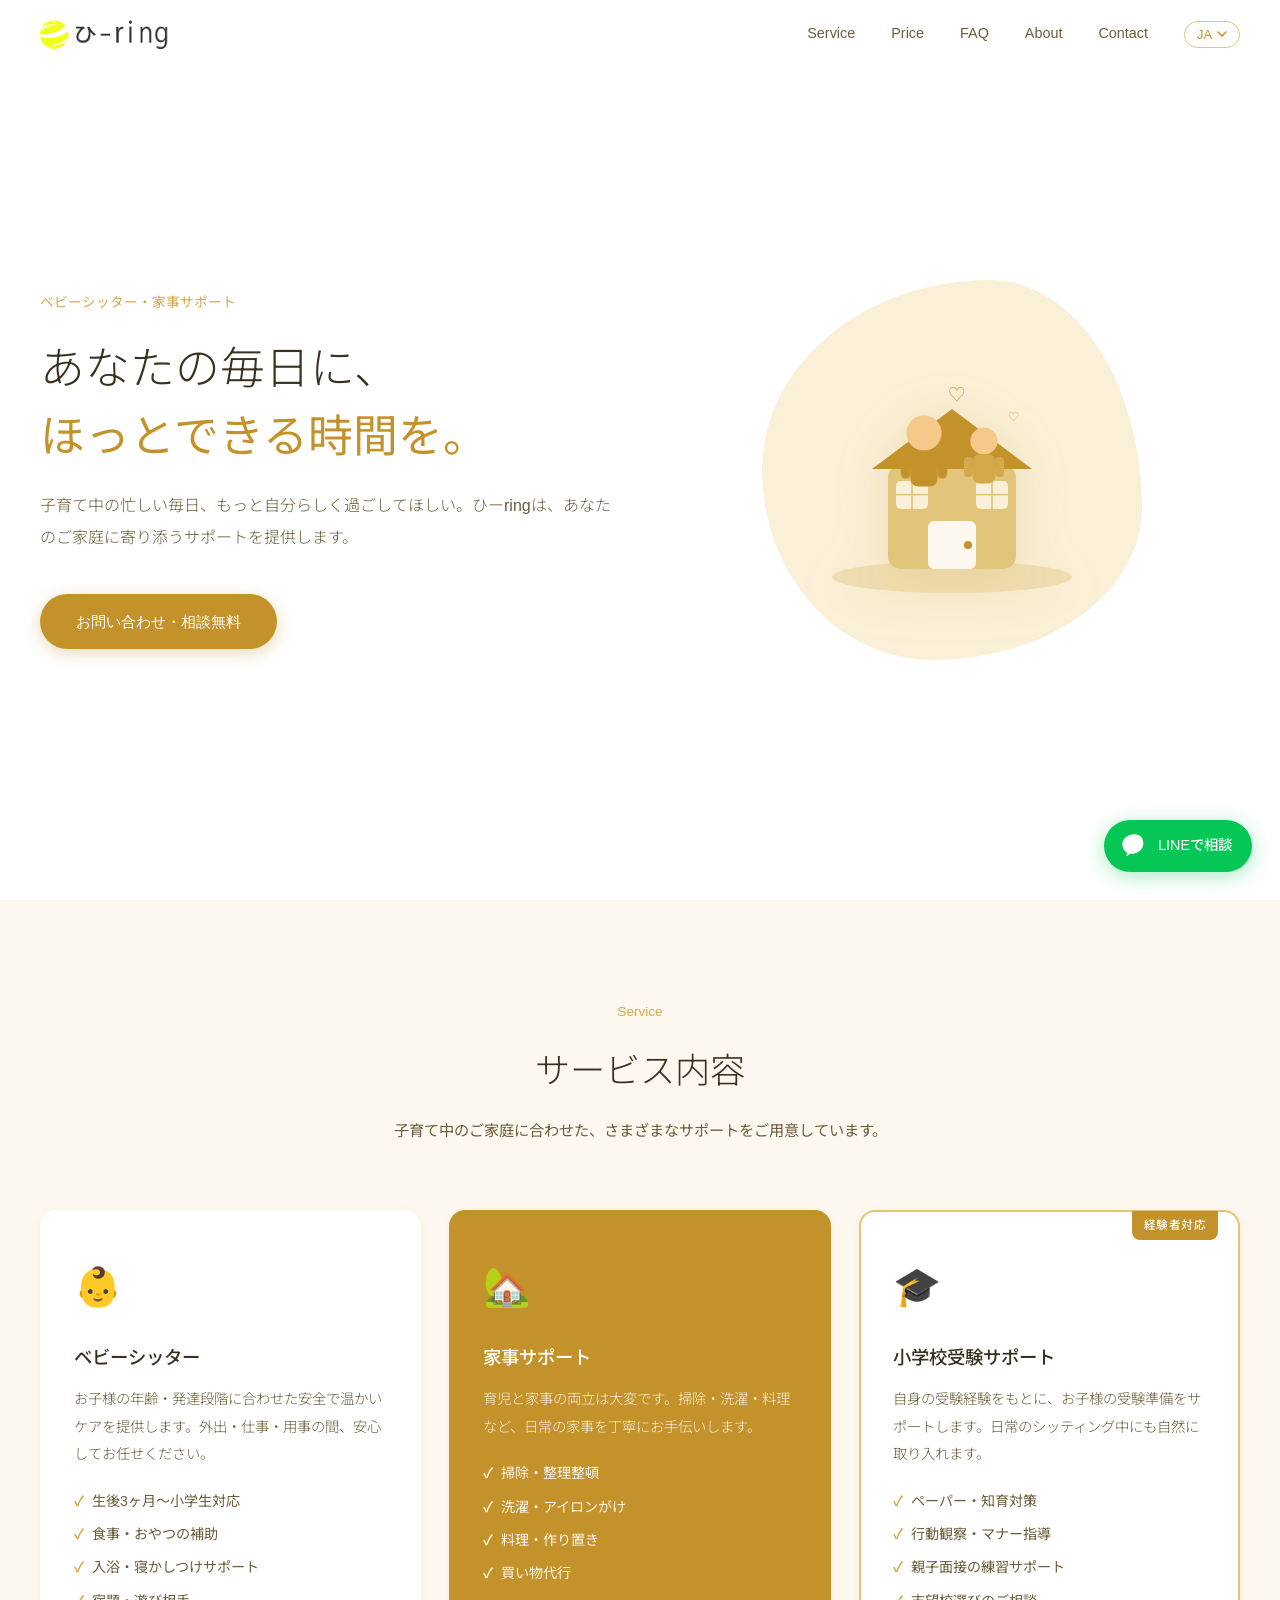
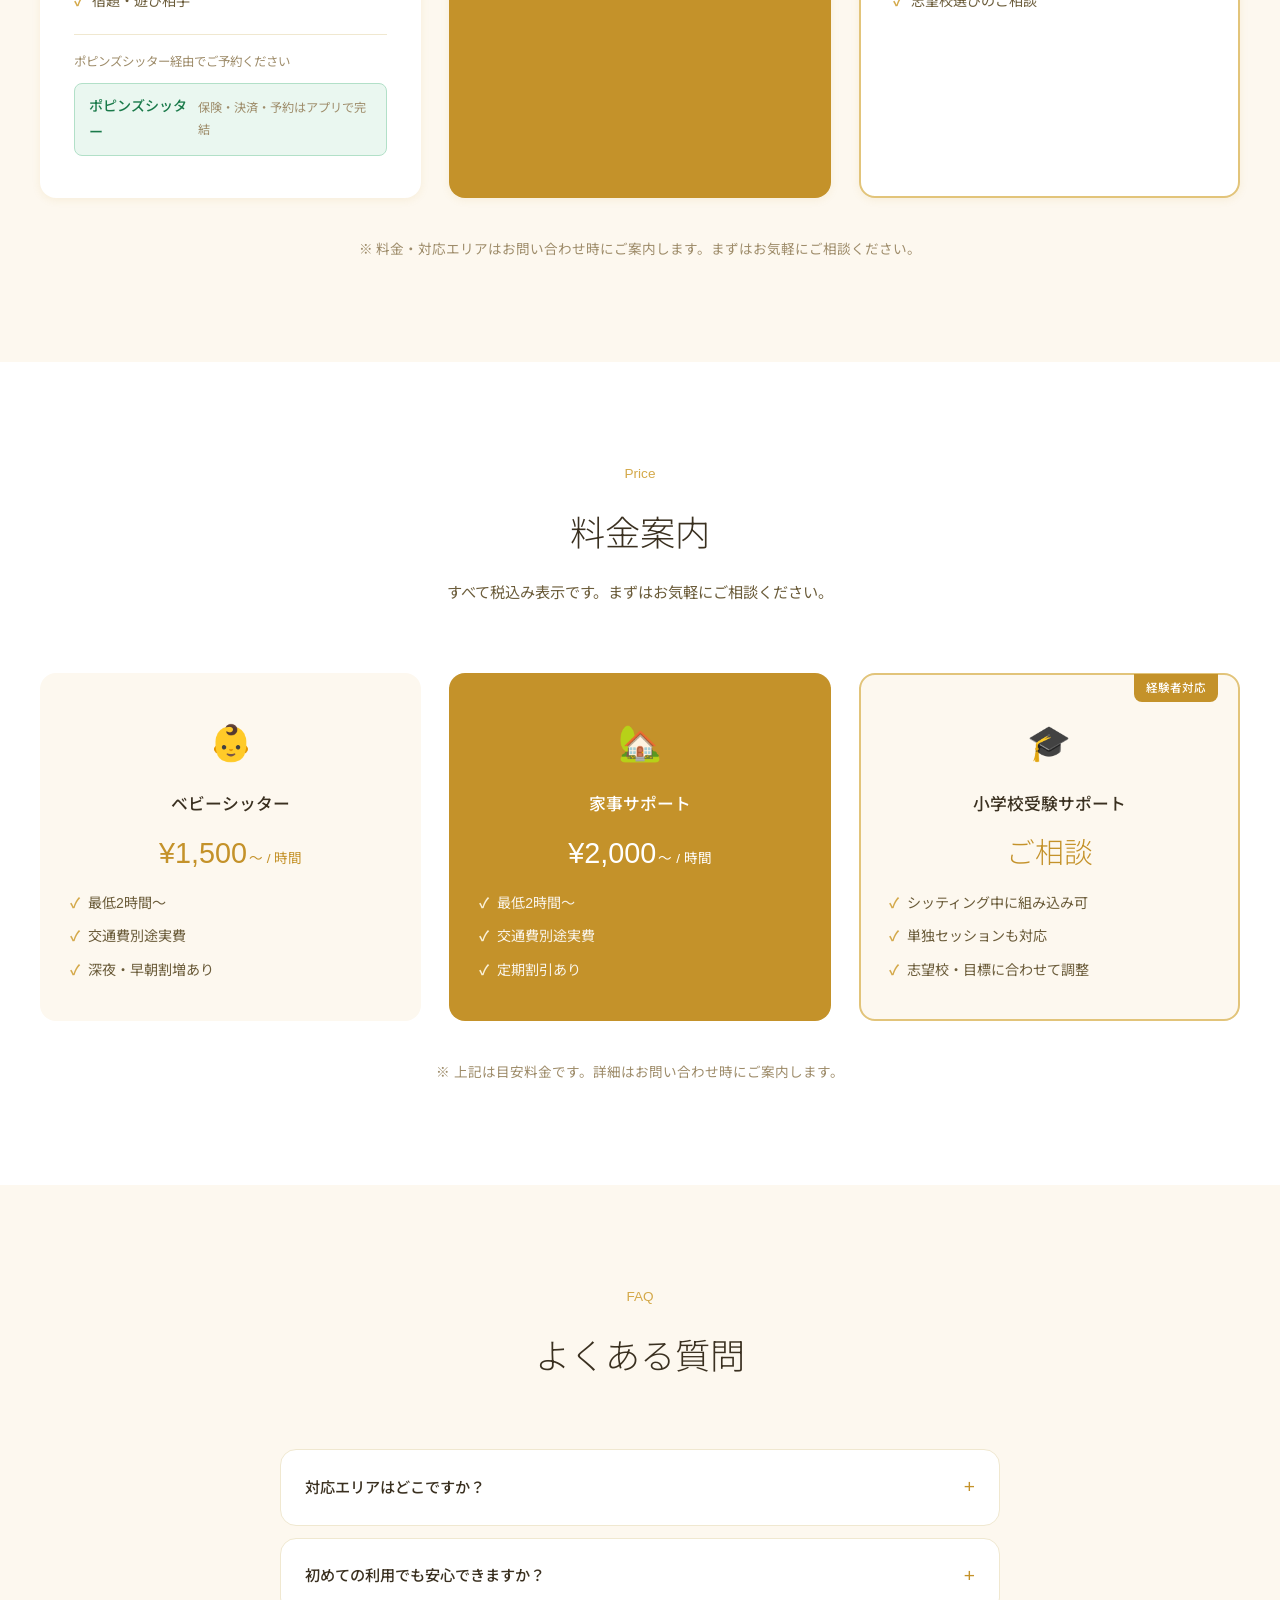
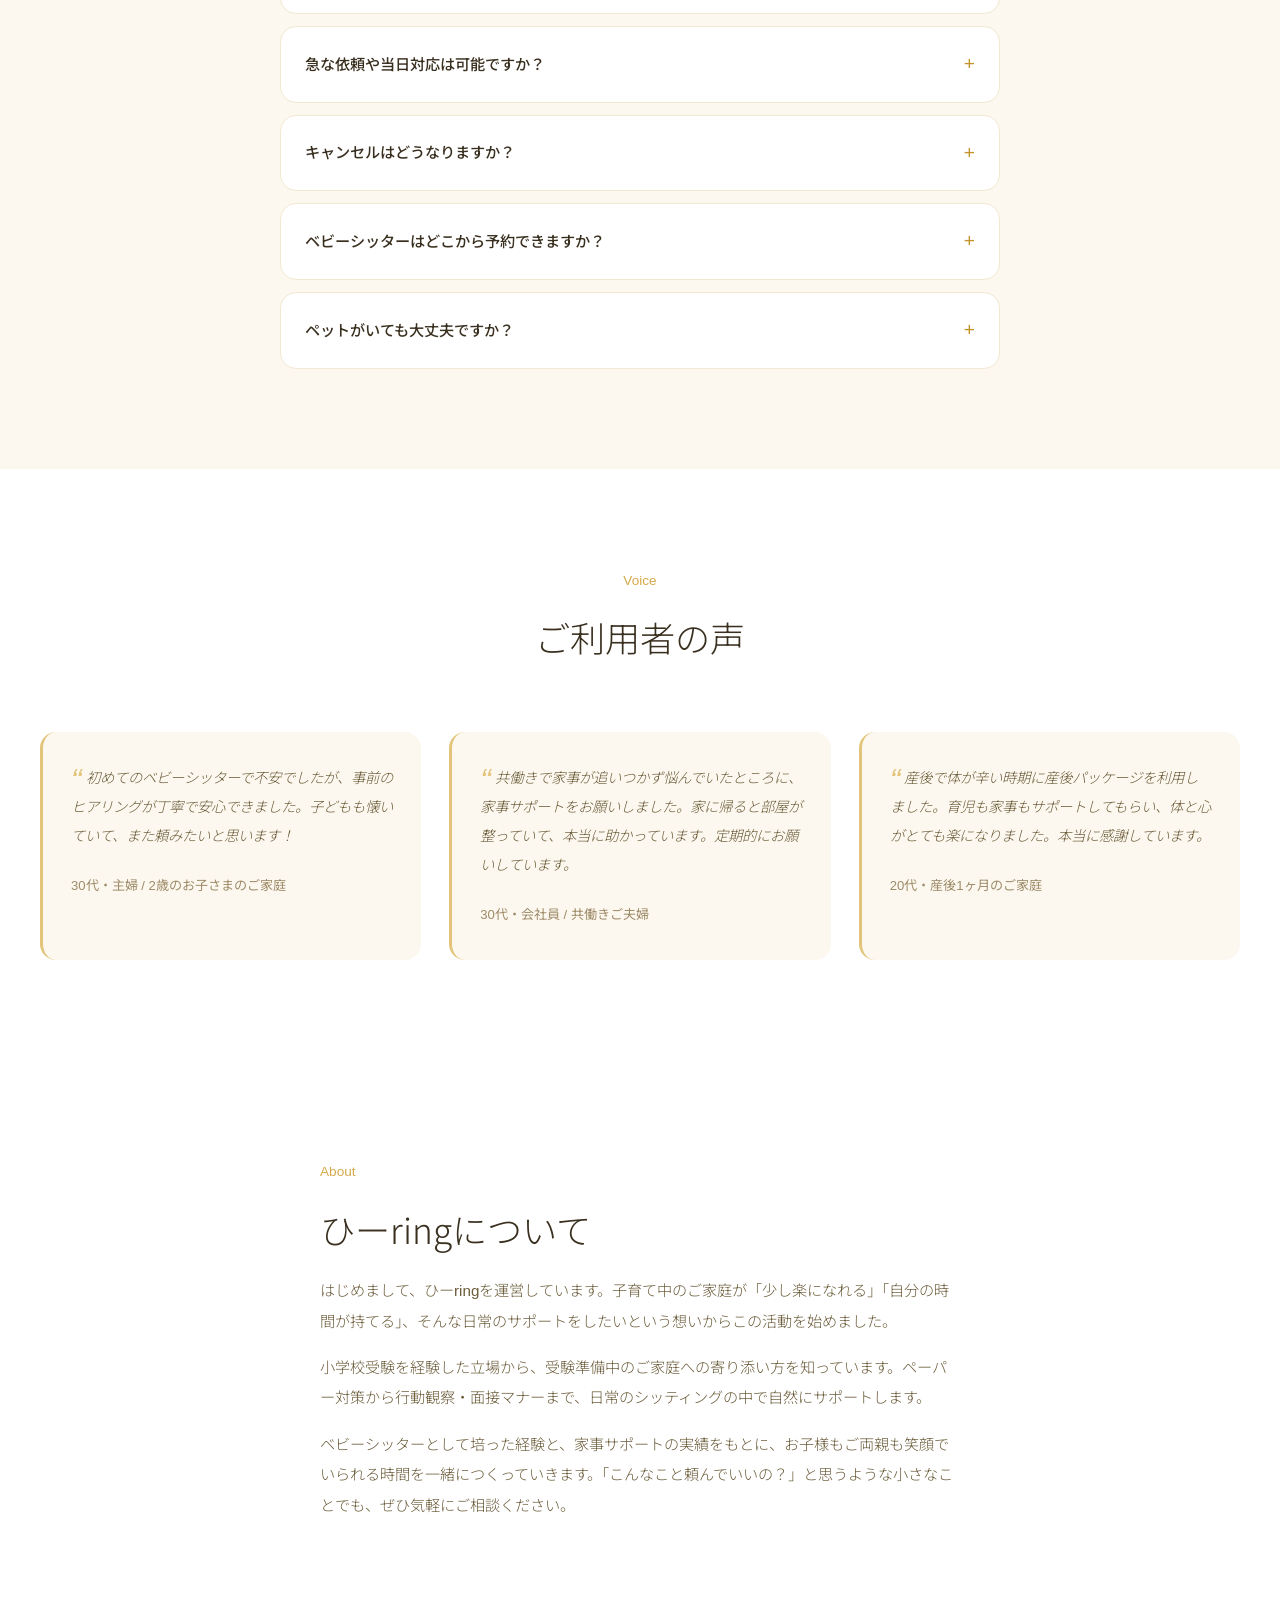
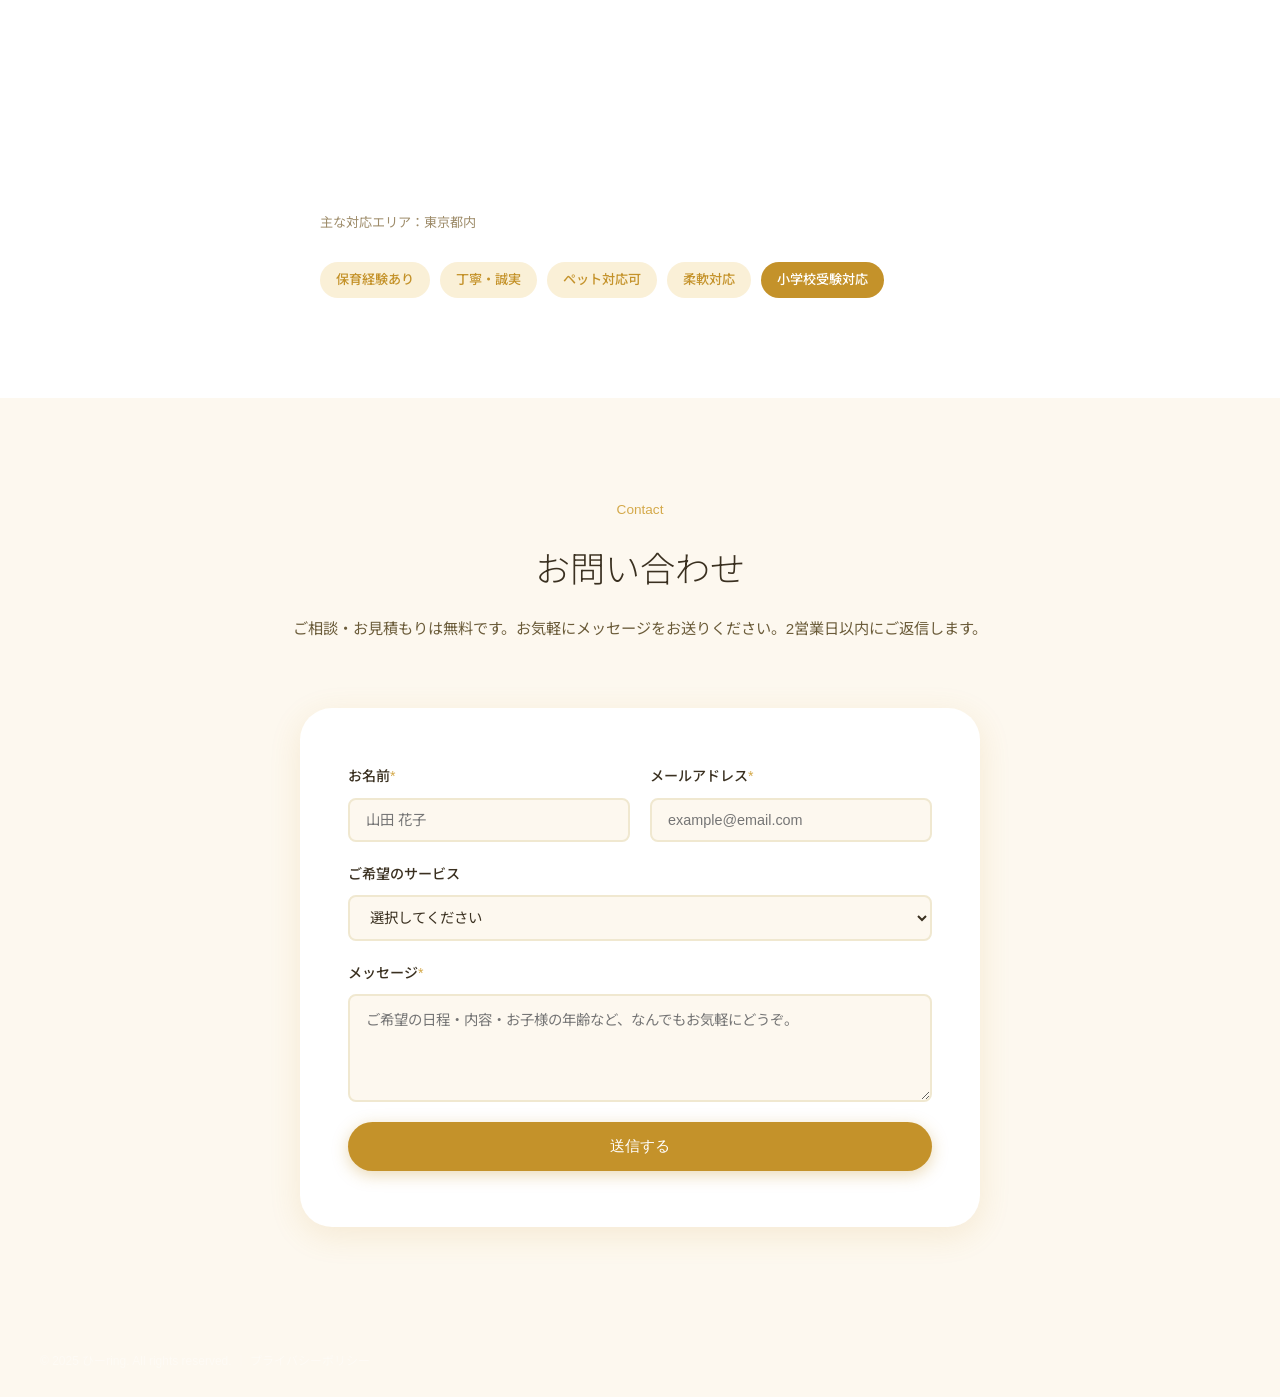
==== commit 2d33adc2: "Fix: ベビーシッターをポピンズシッター経由のみに変更（規約対応）" ====
--- a/index.html
+++ b/index.html
@@ -133,15 +133,11 @@
             <li data-ja="宿題・遊び相手" data-en="Homework & playtime" data-zh-cn="作业辅导及陪玩" data-zh-hk="功課輔導及陪玩" data-zh-tw="功課輔導及陪玩">宿題・遊び相手</li>
           </ul>
           <div class="service-card__booking">
-            <p class="service-card__booking-label" data-ja="ご利用方法を選べます" data-en="Choose how to book" data-zh-cn="可选择预约方式" data-zh-hk="可選擇預約方式" data-zh-tw="可選擇預約方式">ご利用方法を選べます</p>
+            <p class="service-card__booking-label" data-ja="ポピンズシッター経由でご予約ください" data-en="Book via Poppins Sitter" data-zh-cn="请通过ポピンズ保姆预约" data-zh-hk="請透過ポピンズ保姆預約" data-zh-tw="請透過ポピンズ保母預約">ポピンズシッター経由でご予約ください</p>
             <div class="booking-options">
               <a href="https://www.poppins.co.jp/sitter/" target="_blank" rel="noopener" class="booking-option booking-option--poppins">
                 <span class="booking-option__name">ポピンズシッター</span>
-                <span class="booking-option__note" data-ja="保険・決済はアプリで安心" data-en="Insurance & payment via app" data-zh-cn="保险及付款通过应用" data-zh-hk="保險及付款透過應用" data-zh-tw="保險及付款透過應用">保険・決済はアプリで安心</span>
-              </a>
-              <a href="#contact" class="booking-option booking-option--direct">
-                <span class="booking-option__name" data-ja="個別契約" data-en="Direct Contract" data-zh-cn="个人直接合约" data-zh-hk="個人直接合約" data-zh-tw="個人直接合約">個別契約</span>
-                <span class="booking-option__note" data-ja="料金・条件を柔軟に相談" data-en="Flexible terms & pricing" data-zh-cn="灵活协商条件及费用" data-zh-hk="靈活協商條件及費用" data-zh-tw="靈活協商條件及費用">料金・条件を柔軟に相談</span>
+                <span class="booking-option__note" data-ja="保険・決済・予約はアプリで完結" data-en="Booking, insurance & payment all via app" data-zh-cn="预约、保险及付款均通过应用完成" data-zh-hk="預約、保險及付款均透過應用完成" data-zh-tw="預約、保險及付款均透過應用完成">保険・決済・予約はアプリで完結</span>
               </a>
             </div>
           </div>
@@ -246,8 +242,8 @@
           <p class="faq-item__a" data-ja="前日までのキャンセルは無料です。当日キャンセルの場合は料金の50%をいただく場合があります。詳細はご予約時にご確認ください。" data-en="Cancellations made by the day before are free. Same-day cancellations may incur a 50% fee." data-zh-cn="前一天取消免费。当天取消可能收取50%费用，详情请在预约时确认。" data-zh-hk="前一天取消免費。當天取消可能收取50%費用，詳情請在預約時確認。" data-zh-tw="前一天取消免費。當天取消可能收取50%費用，詳情請在預約時確認。">前日までのキャンセルは無料です。当日キャンセルの場合は料金の50%をいただく場合があります。詳細はご予約時にご確認ください。</p>
         </details>
         <details class="faq-item">
-          <summary class="faq-item__q" data-ja="ポピンズシッターと個別契約の違いは何ですか？" data-en="What's the difference between Poppins Sitter and a direct contract?" data-zh-cn="ポピンズ保姆和个人合约有什么区别？" data-zh-hk="ポピンズ保姆和個人合約有什麼區別？" data-zh-tw="ポピンズ保母和個人合約有什麼區別？">ポピンズシッターと個別契約の違いは何ですか？</summary>
-          <p class="faq-item__a" data-ja="ポピンズシッターはアプリ上で予約・決済・保険が完結するため、初めての方や安心重視の方におすすめです。個別契約は直接ご相談の上、料金・頻度・内容を柔軟に調整できます。どちらもひーring本人が対応します。" data-en="Poppins Sitter handles booking, payment, and insurance all through the app — great for first-timers or those who want extra peace of mind. A direct contract allows more flexibility in terms, frequency, and pricing. Either way, I'll be the one providing the care." data-zh-cn="ポピンズ保姆通过应用完成预约、付款和保险，适合初次使用或重视安心的家庭。个人合约则可以直接商量费用、频率和内容，更灵活。两种方式都由ひーring本人提供服务。" data-zh-hk="ポピンズ保姆透過應用完成預約、付款和保險，適合初次使用或重視安心的家庭。個人合約則可以直接商量費用、頻率和內容，更靈活。兩種方式都由ひーring本人提供服務。" data-zh-tw="ポピンズ保母透過應用完成預約、付款和保險，適合初次使用或重視安心的家庭。個人合約則可以直接商量費用、頻率和內容，更靈活。兩種方式都由ひーring本人提供服務。">ポピンズシッターはアプリ上で予約・決済・保険が完結するため、初めての方や安心重視の方におすすめです。個別契約は直接ご相談の上、料金・頻度・内容を柔軟に調整できます。どちらもひーring本人が対応します。</p>
+          <summary class="faq-item__q" data-ja="ベビーシッターはどこから予約できますか？" data-en="How do I book babysitting?" data-zh-cn="保姆服务如何预约？" data-zh-hk="保姆服務如何預約？" data-zh-tw="保母服務如何預約？">ベビーシッターはどこから予約できますか？</summary>
+          <p class="faq-item__a" data-ja="ベビーシッターのご予約はポピンズシッターのアプリからお願いします。予約・決済・保険がアプリ上で完結するため、初めての方も安心してご利用いただけます。" data-en="Please book babysitting through the Poppins Sitter app. Booking, payment, and insurance are all handled in the app, making it easy and safe for first-time users." data-zh-cn="保姆服务请通过ポピンズ保姆应用预约。预约、付款和保险均在应用内完成，初次使用也很安心。" data-zh-hk="保姆服務請透過ポピンズ保姆應用預約。預約、付款和保險均在應用內完成，初次使用也很安心。" data-zh-tw="保母服務請透過ポピンズ保母應用預約。預約、付款和保險均在應用內完成，初次使用也很安心。">ベビーシッターのご予約はポピンズシッターのアプリからお願いします。予約・決済・保険がアプリ上で完結するため、初めての方も安心してご利用いただけます。</p>
         </details>
         <details class="faq-item">
           <summary class="faq-item__q" data-ja="ペットがいても大丈夫ですか？" data-en="Is it okay if we have a pet?" data-zh-cn="家里有宠物也可以吗？" data-zh-hk="家裡有寵物也可以嗎？" data-zh-tw="家裡有寵物也可以嗎？">ペットがいても大丈夫ですか？</summary>
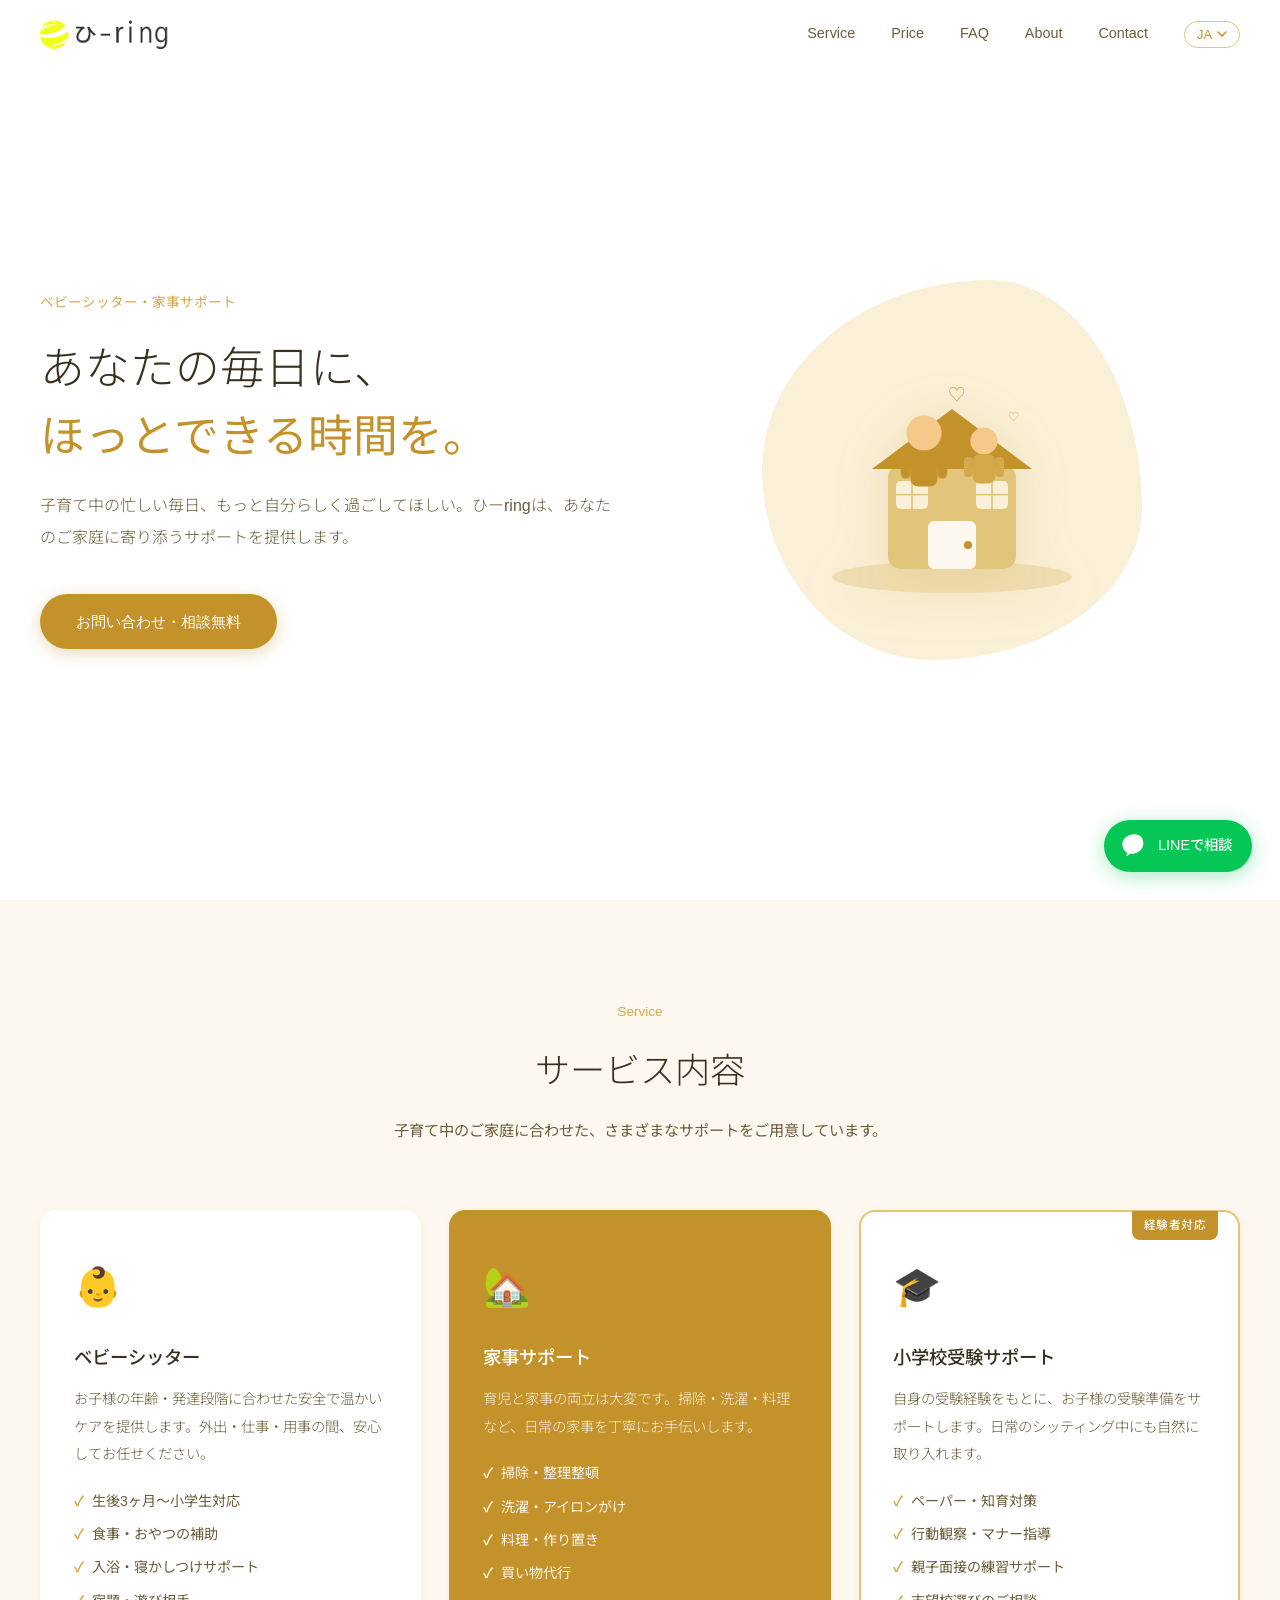
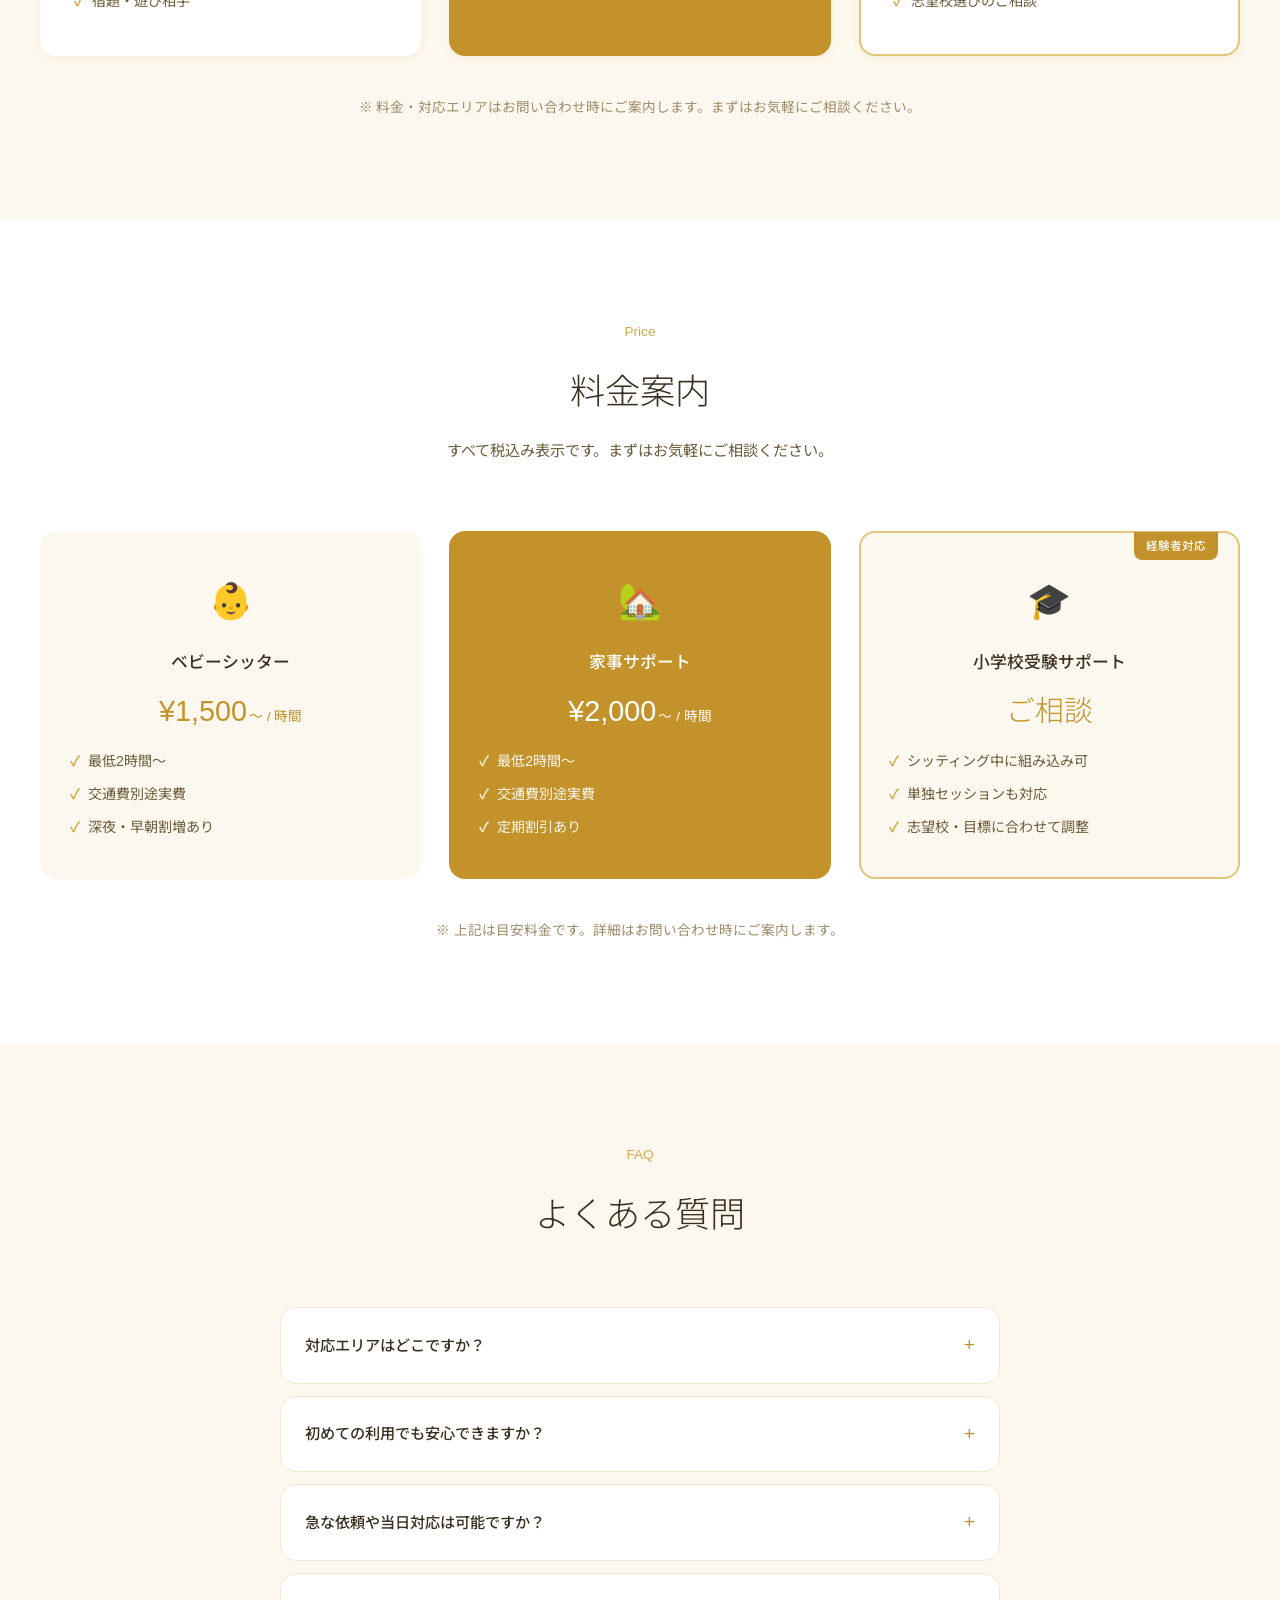
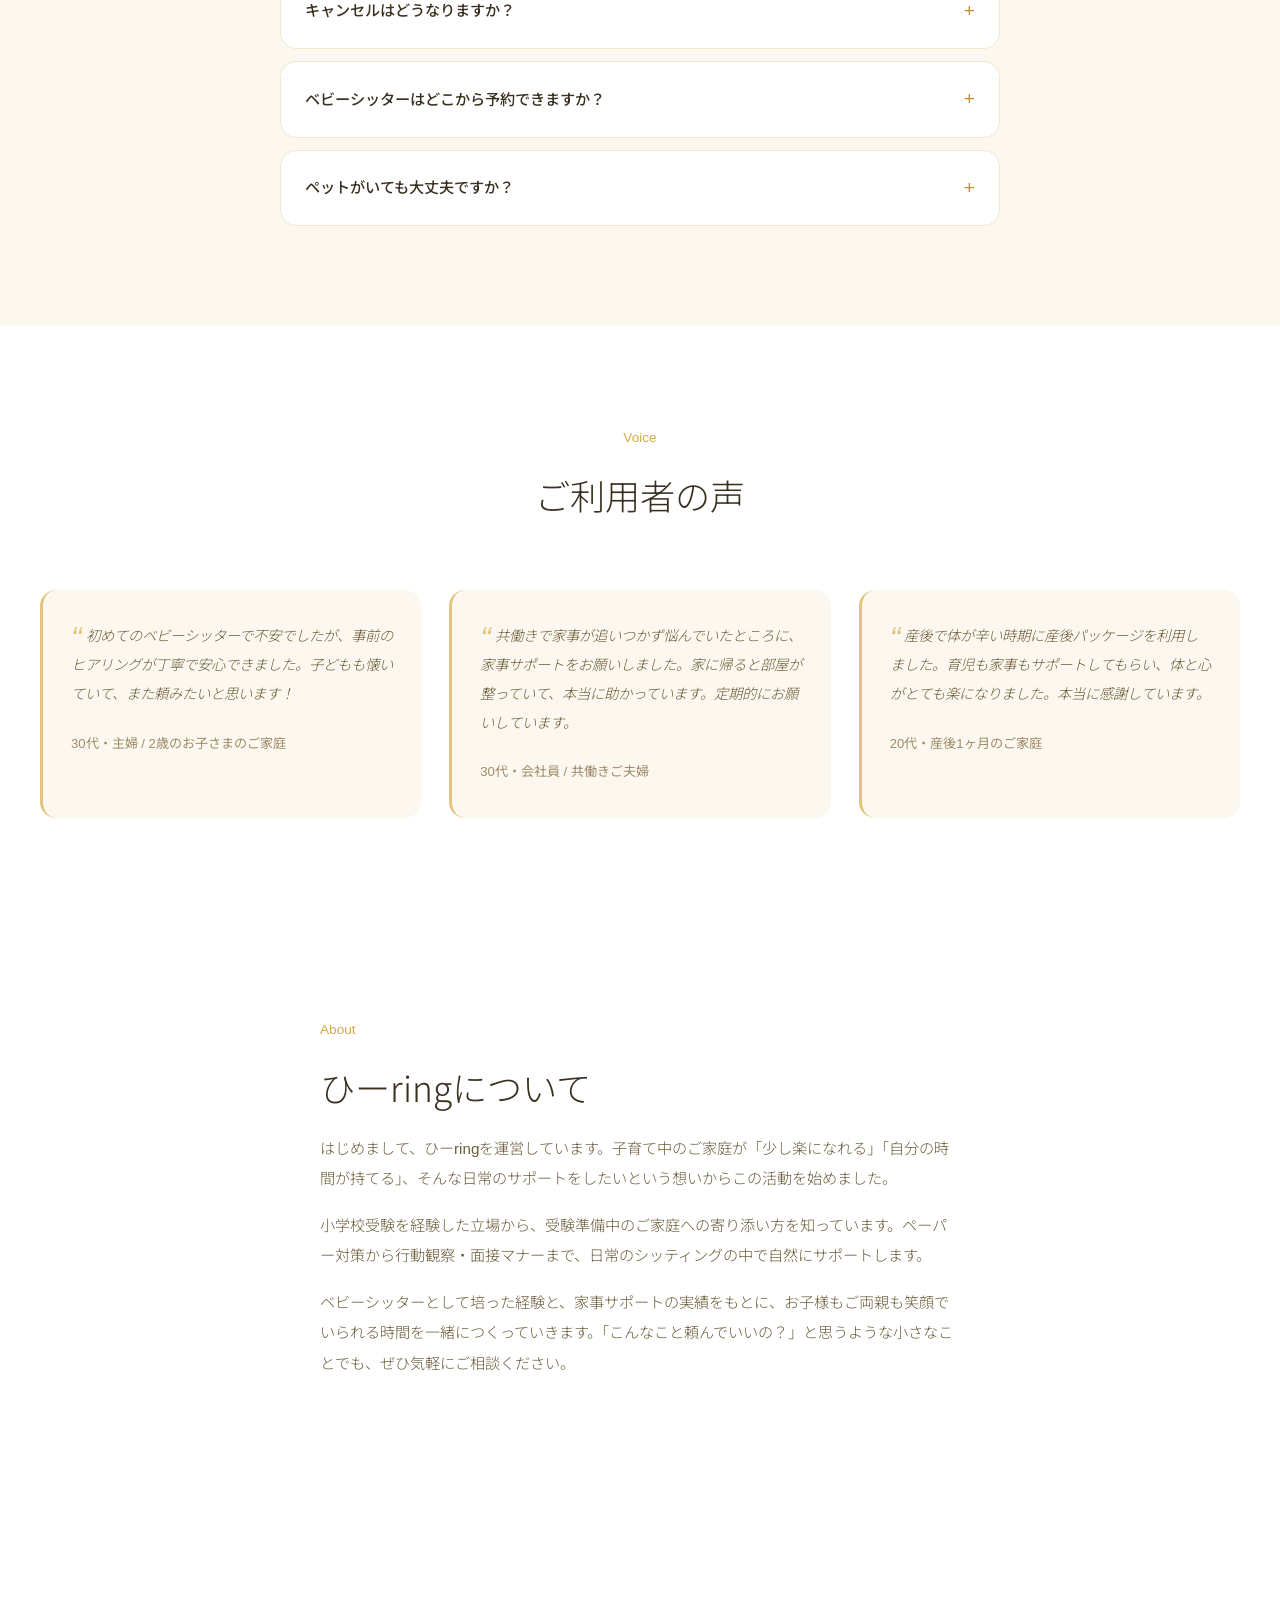
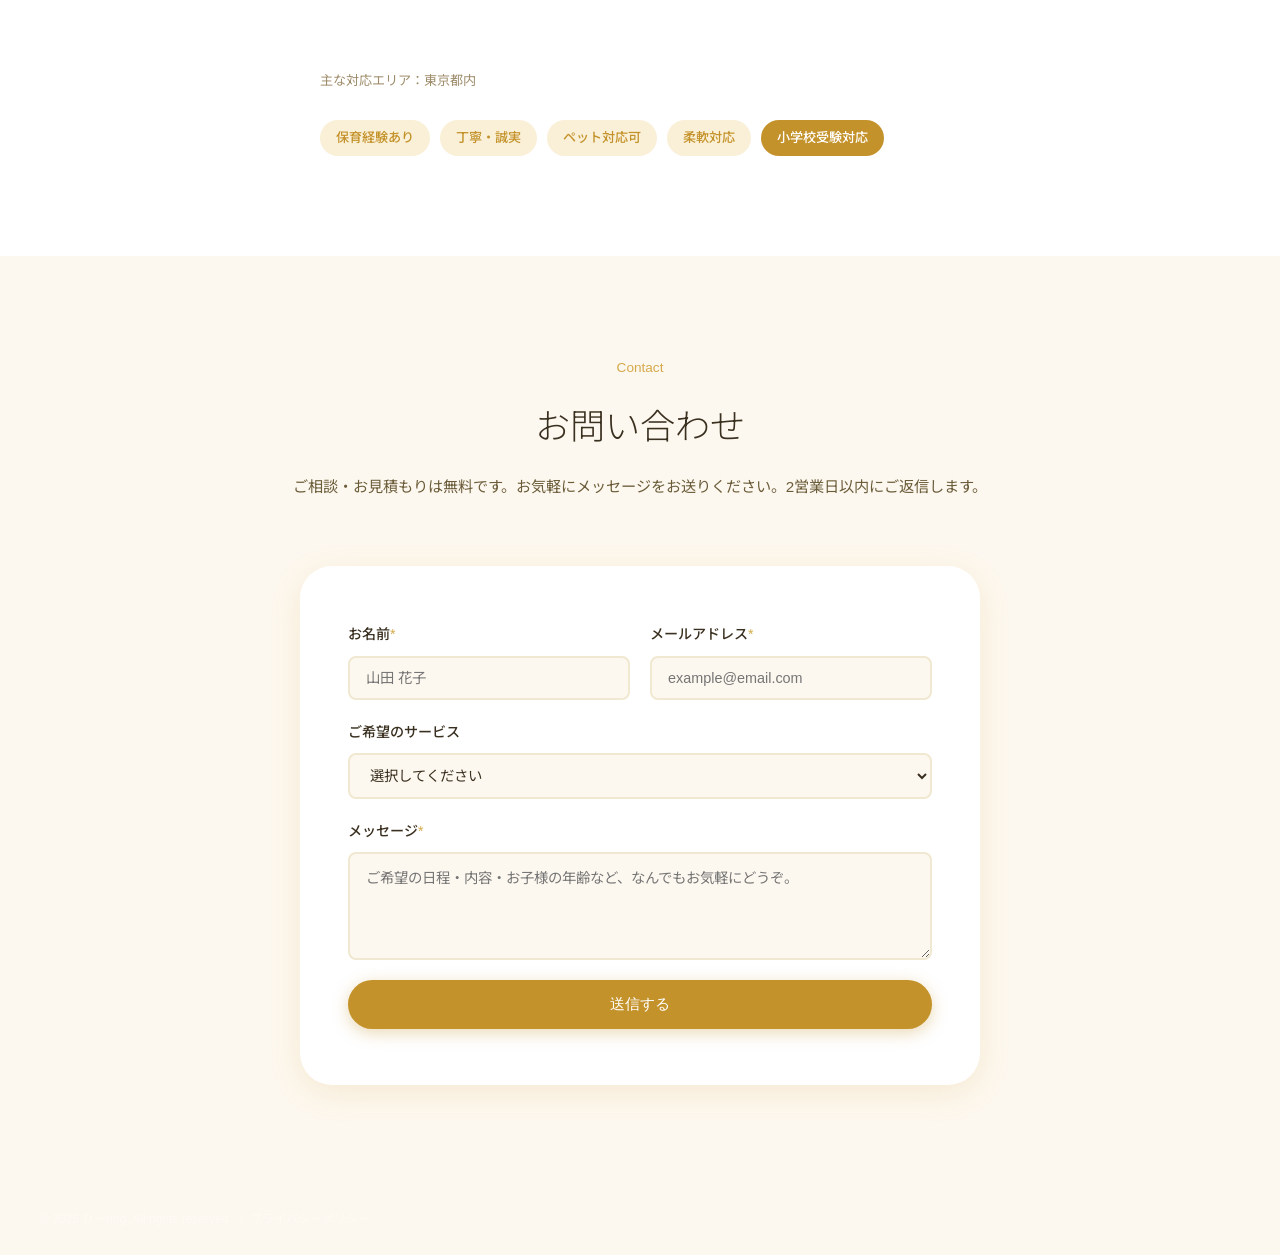
==== commit 73515b30: "Remove: ポピンズシッターへの言及を全て削除" ====
--- a/index.html
+++ b/index.html
@@ -132,15 +132,6 @@
             <li data-ja="入浴・寝かしつけサポート" data-en="Bath & bedtime support" data-zh-cn="洗澡及就寝协助" data-zh-hk="洗澡及就寢協助" data-zh-tw="洗澡及就寢協助">入浴・寝かしつけサポート</li>
             <li data-ja="宿題・遊び相手" data-en="Homework & playtime" data-zh-cn="作业辅导及陪玩" data-zh-hk="功課輔導及陪玩" data-zh-tw="功課輔導及陪玩">宿題・遊び相手</li>
           </ul>
-          <div class="service-card__booking">
-            <p class="service-card__booking-label" data-ja="ポピンズシッター経由でご予約ください" data-en="Book via Poppins Sitter" data-zh-cn="请通过ポピンズ保姆预约" data-zh-hk="請透過ポピンズ保姆預約" data-zh-tw="請透過ポピンズ保母預約">ポピンズシッター経由でご予約ください</p>
-            <div class="booking-options">
-              <a href="https://www.poppins.co.jp/sitter/" target="_blank" rel="noopener" class="booking-option booking-option--poppins">
-                <span class="booking-option__name">ポピンズシッター</span>
-                <span class="booking-option__note" data-ja="保険・決済・予約はアプリで完結" data-en="Booking, insurance & payment all via app" data-zh-cn="预约、保险及付款均通过应用完成" data-zh-hk="預約、保險及付款均透過應用完成" data-zh-tw="預約、保險及付款均透過應用完成">保険・決済・予約はアプリで完結</span>
-              </a>
-            </div>
-          </div>
         </div>
         <div class="service-card service-card--accent">
           <div class="service-card__icon">🏡</div>
@@ -243,7 +234,7 @@
         </details>
         <details class="faq-item">
           <summary class="faq-item__q" data-ja="ベビーシッターはどこから予約できますか？" data-en="How do I book babysitting?" data-zh-cn="保姆服务如何预约？" data-zh-hk="保姆服務如何預約？" data-zh-tw="保母服務如何預約？">ベビーシッターはどこから予約できますか？</summary>
-          <p class="faq-item__a" data-ja="ベビーシッターのご予約はポピンズシッターのアプリからお願いします。予約・決済・保険がアプリ上で完結するため、初めての方も安心してご利用いただけます。" data-en="Please book babysitting through the Poppins Sitter app. Booking, payment, and insurance are all handled in the app, making it easy and safe for first-time users." data-zh-cn="保姆服务请通过ポピンズ保姆应用预约。预约、付款和保险均在应用内完成，初次使用也很安心。" data-zh-hk="保姆服務請透過ポピンズ保姆應用預約。預約、付款和保險均在應用內完成，初次使用也很安心。" data-zh-tw="保母服務請透過ポピンズ保母應用預約。預約、付款和保險均在應用內完成，初次使用也很安心。">ベビーシッターのご予約はポピンズシッターのアプリからお願いします。予約・決済・保険がアプリ上で完結するため、初めての方も安心してご利用いただけます。</p>
+          <p class="faq-item__a" data-ja="お問い合わせフォームまたはLINEよりご連絡ください。日程・内容を確認の上、個別にご案内いたします。" data-en="Please contact us via the inquiry form or LINE. We'll get back to you with details after confirming availability." data-zh-cn="请通过联系表单或LINE与我们联系，确认日程和内容后将为您提供详细说明。" data-zh-hk="請透過聯絡表單或LINE與我們聯繫，確認日程和內容後將為您提供詳細說明。" data-zh-tw="請透過聯絡表單或LINE與我們聯繫，確認日程和內容後將為您提供詳細說明。">お問い合わせフォームまたはLINEよりご連絡ください。日程・内容を確認の上、個別にご案内いたします。</p>
         </details>
         <details class="faq-item">
           <summary class="faq-item__q" data-ja="ペットがいても大丈夫ですか？" data-en="Is it okay if we have a pet?" data-zh-cn="家里有宠物也可以吗？" data-zh-hk="家裡有寵物也可以嗎？" data-zh-tw="家裡有寵物也可以嗎？">ペットがいても大丈夫ですか？</summary>
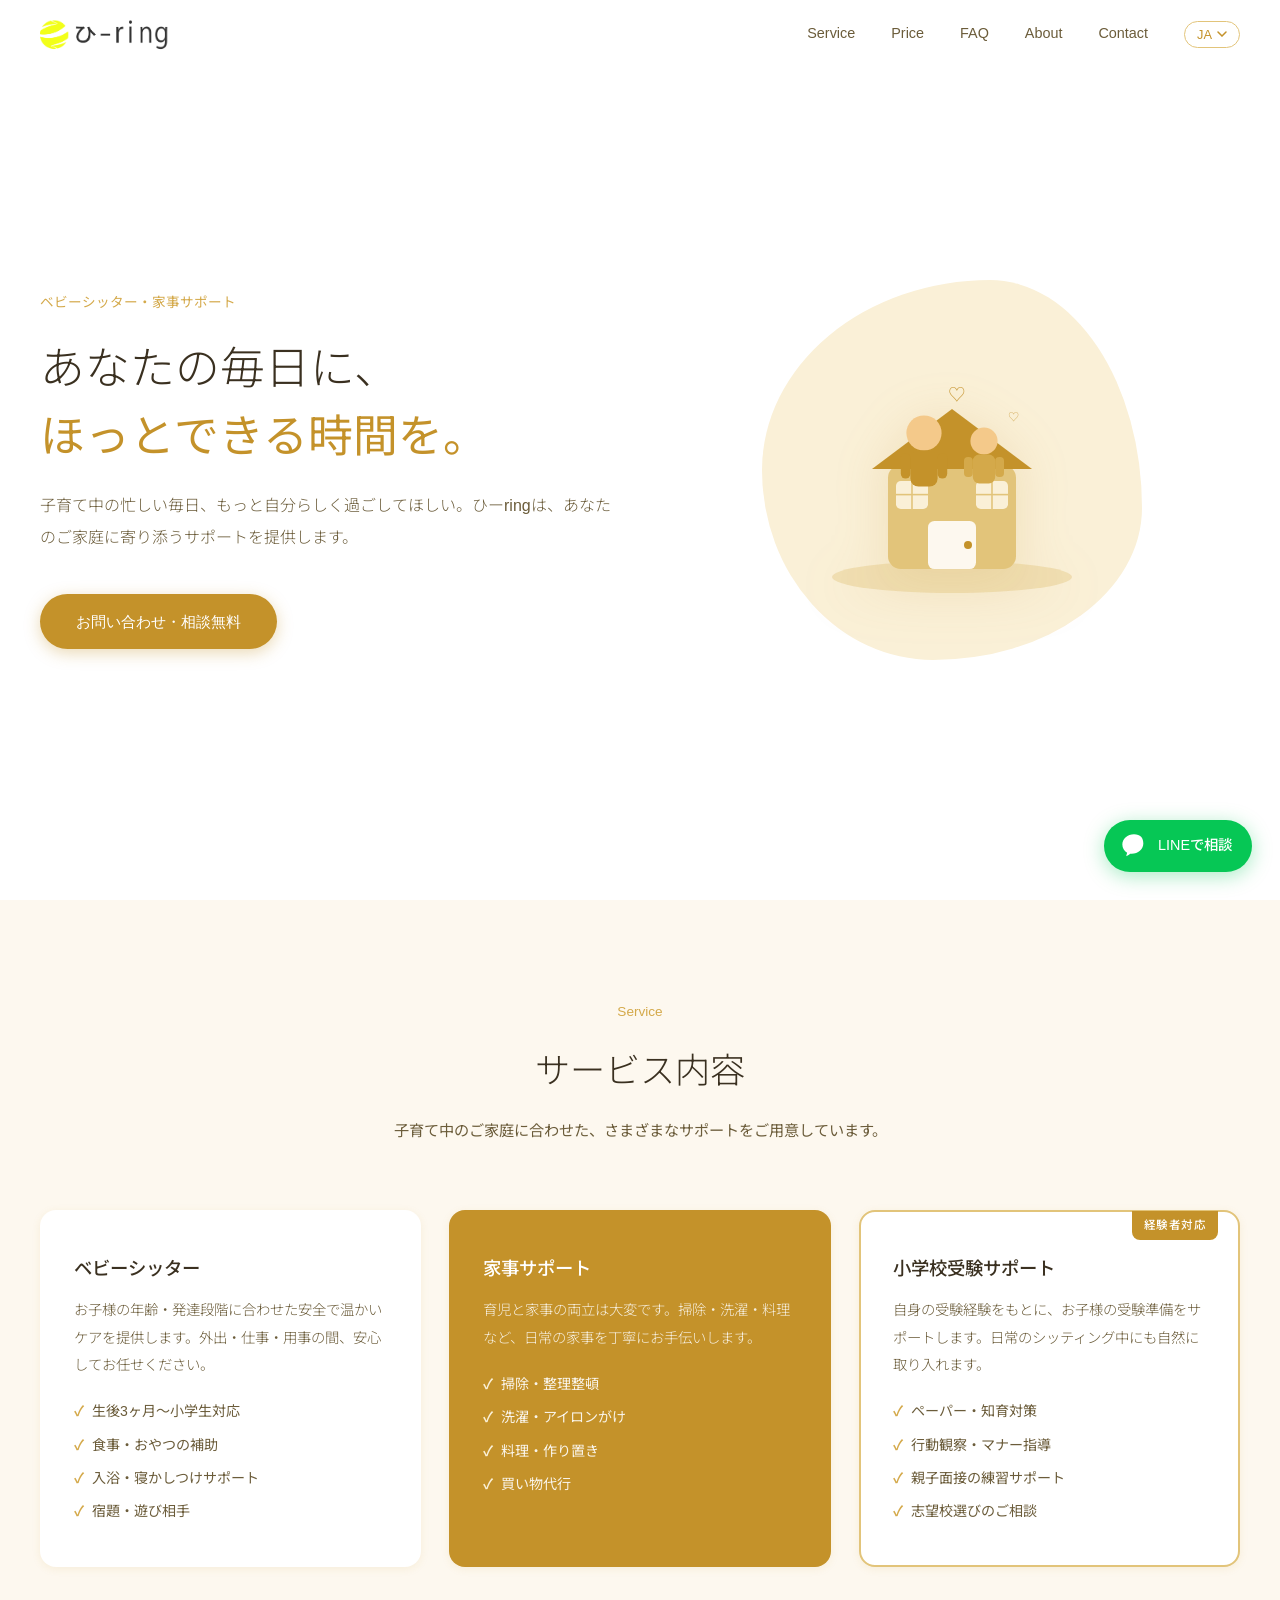
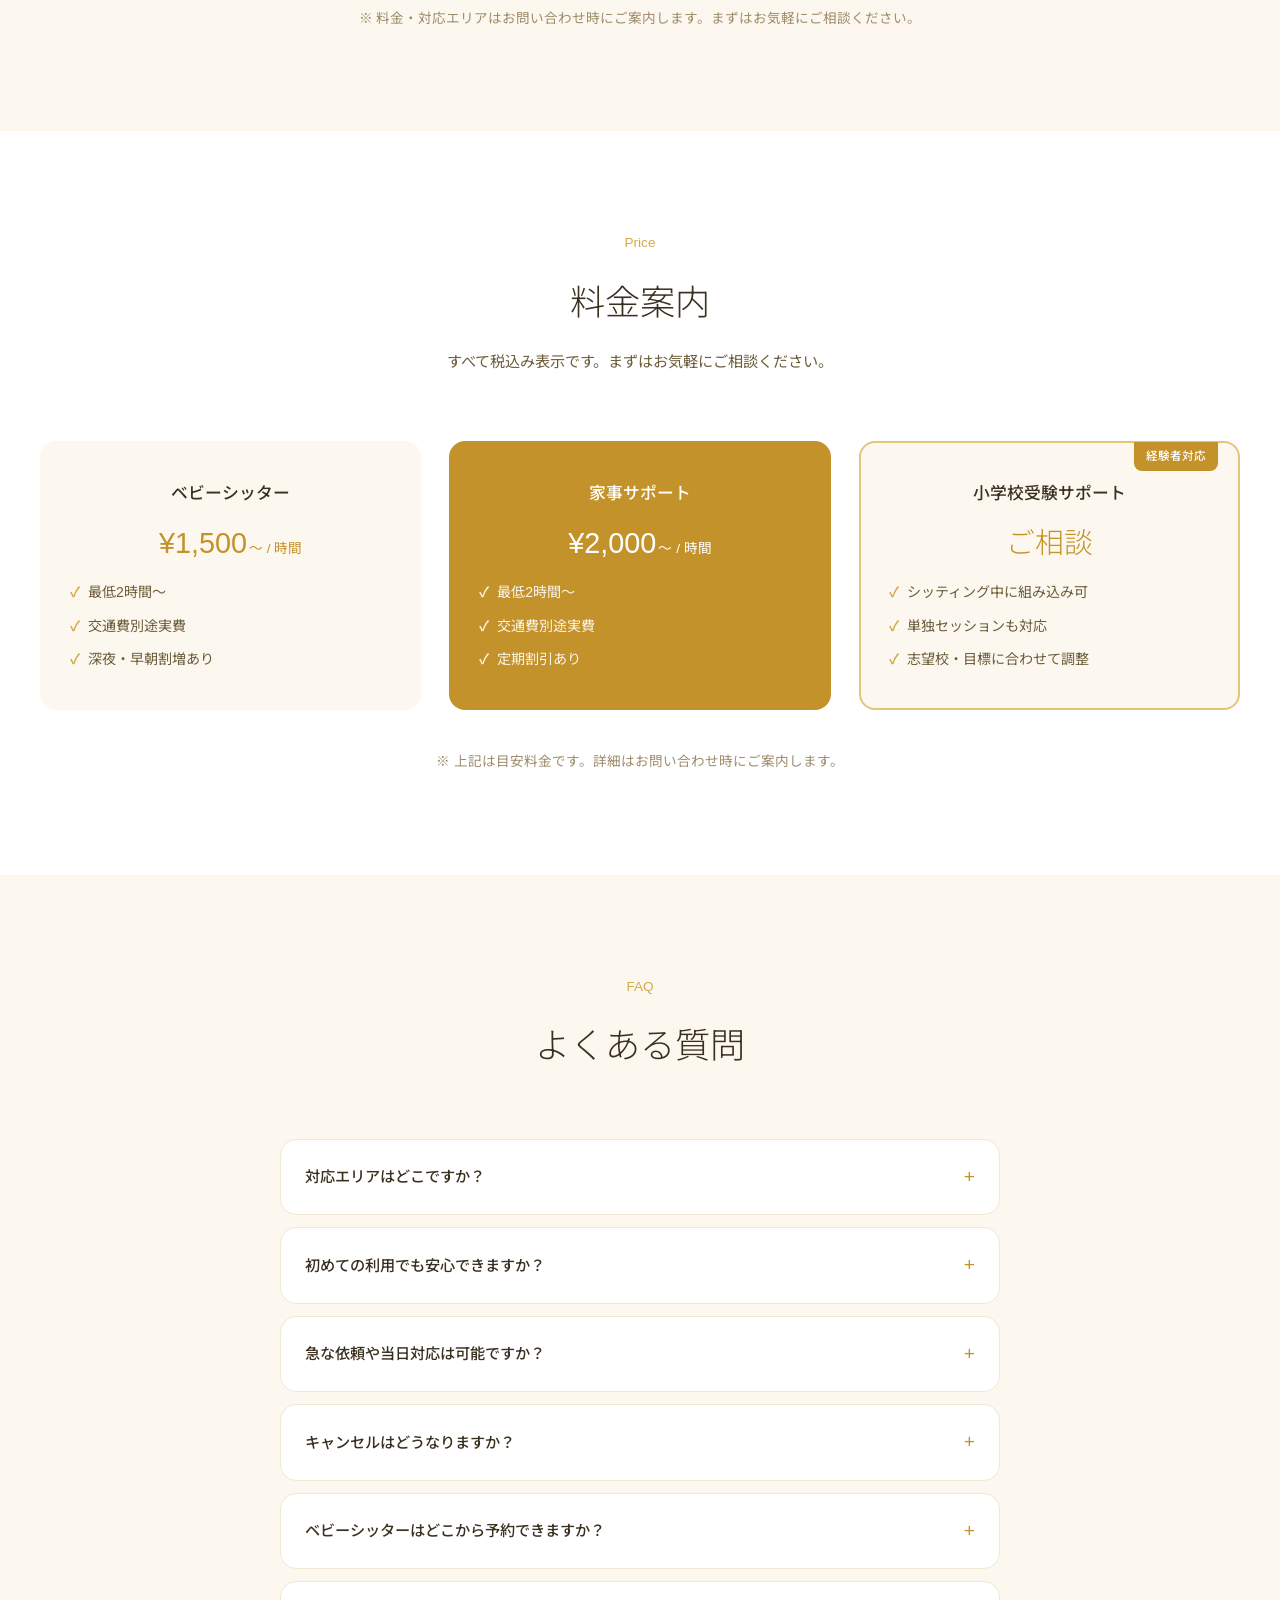
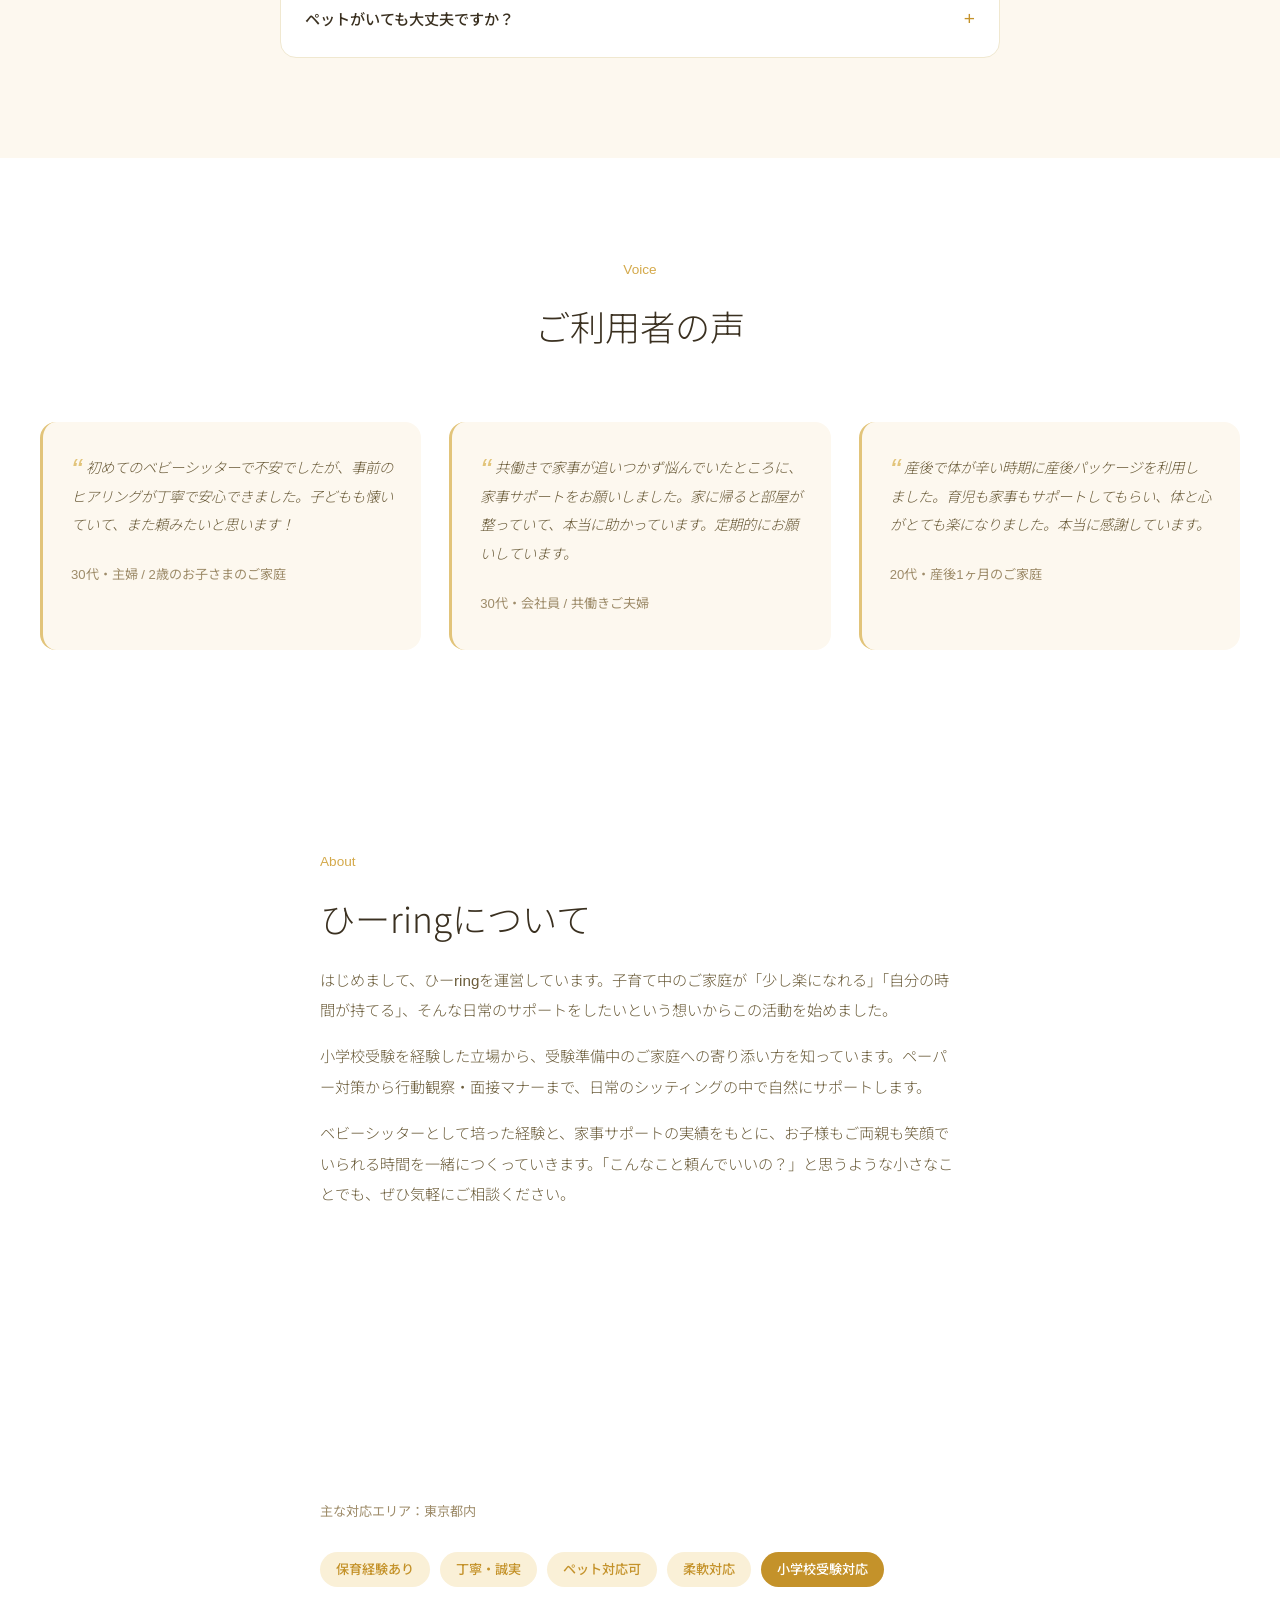
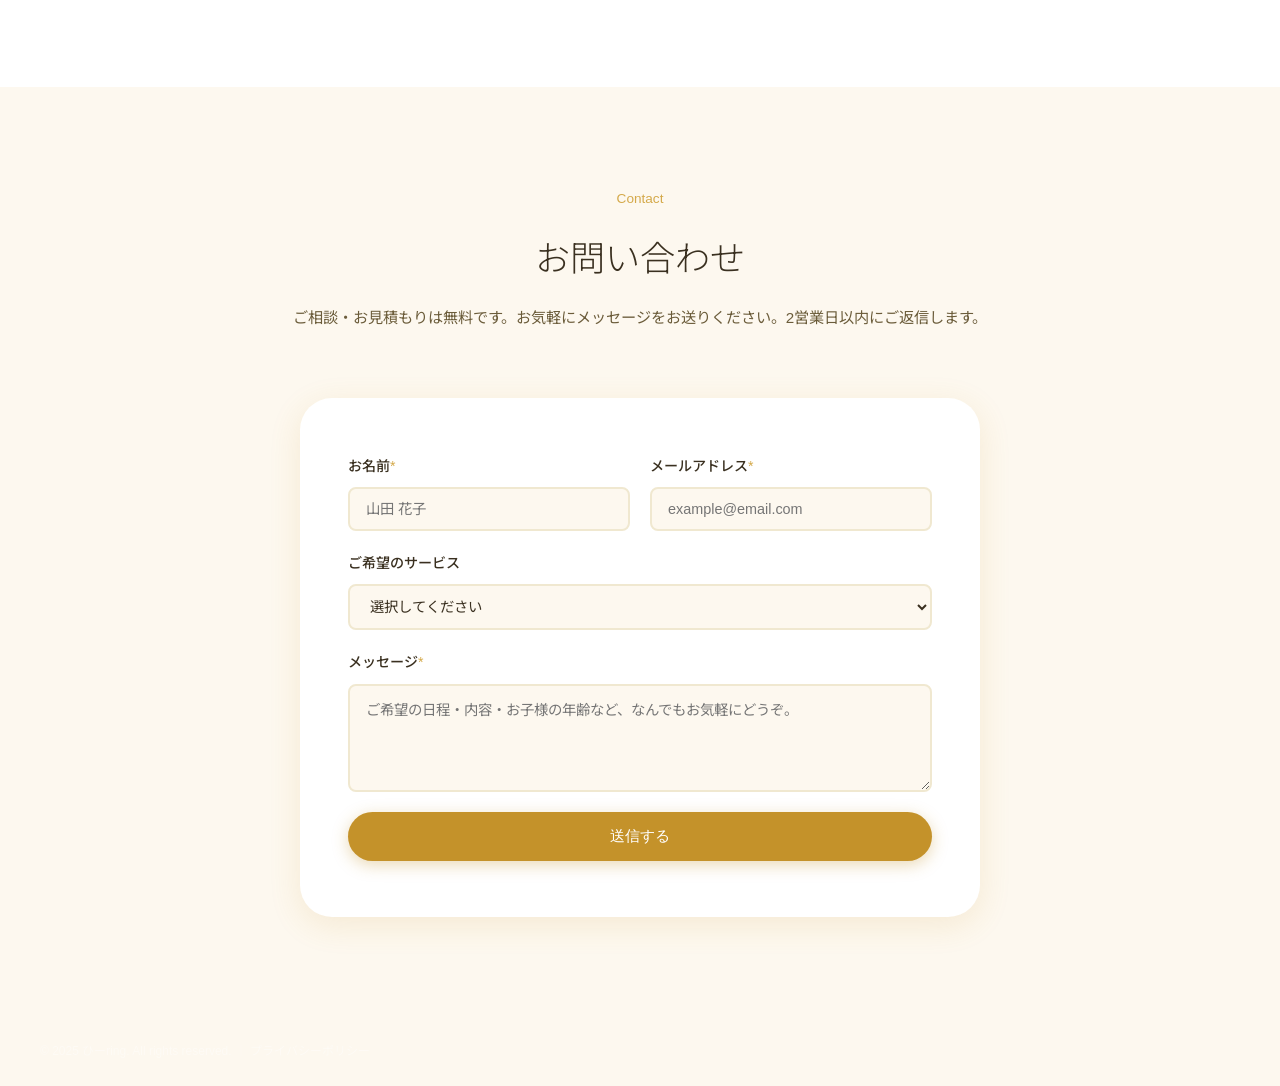
==== commit 14a7d0b0: "Remove: サービス・料金カードの絵文字を削除" ====
--- a/index.html
+++ b/index.html
@@ -123,7 +123,7 @@
       </div>
       <div class="service__grid">
         <div class="service-card">
-          <div class="service-card__icon">👶</div>
+          
           <h3 class="service-card__title" data-ja="ベビーシッター" data-en="Babysitting" data-zh-cn="保姆服务" data-zh-hk="保姆服務" data-zh-tw="保母服務">ベビーシッター</h3>
           <p class="service-card__text" data-ja="お子様の年齢・発達段階に合わせた安全で温かいケアを提供します。外出・仕事・用事の間、安心してお任せください。" data-en="Safe, warm care tailored to your child's age and development." data-zh-cn="根据孩子的年龄和发育阶段提供安全温暖的照护。" data-zh-hk="根據孩子的年齡和發育階段提供安全溫暖的照護。" data-zh-tw="根據孩子的年齡和發育階段提供安全溫暖的照護。">お子様の年齢・発達段階に合わせた安全で温かいケアを提供します。外出・仕事・用事の間、安心してお任せください。</p>
           <ul class="service-card__list">
@@ -134,7 +134,7 @@
           </ul>
         </div>
         <div class="service-card service-card--accent">
-          <div class="service-card__icon">🏡</div>
+          
           <h3 class="service-card__title" data-ja="家事サポート" data-en="Household Support" data-zh-cn="家务帮助" data-zh-hk="家務協助" data-zh-tw="家務協助">家事サポート</h3>
           <p class="service-card__text" data-ja="育児と家事の両立は大変です。掃除・洗濯・料理など、日常の家事を丁寧にお手伝いします。" data-en="Balancing childcare and household chores is hard. We'll take care of cleaning, laundry, cooking, and more." data-zh-cn="育儿和家务两者兼顾很辛苦。我们帮您打扫、洗衣、做饭等日常家务。" data-zh-hk="育兒和家務兩者兼顧很辛苦。我們幫您打掃、洗衣、煮飯等日常家務。" data-zh-tw="育兒和家務兩者兼顧很辛苦。我們幫您打掃、洗衣、煮飯等日常家務。">育児と家事の両立は大変です。掃除・洗濯・料理など、日常の家事を丁寧にお手伝いします。</p>
           <ul class="service-card__list">
@@ -146,7 +146,7 @@
         </div>
         <div class="service-card service-card--exam">
           <div class="service-card__badge" data-ja="経験者対応" data-en="Expert" data-zh-cn="经验者" data-zh-hk="經驗者" data-zh-tw="經驗者">経験者対応</div>
-          <div class="service-card__icon">🎓</div>
+          
           <h3 class="service-card__title" data-ja="小学校受験サポート" data-en="Elementary School Entrance Exam Support" data-zh-cn="小学入学考试辅导" data-zh-hk="小學入學考試輔導" data-zh-tw="小學入學考試輔導">小学校受験サポート</h3>
           <p class="service-card__text" data-ja="自身の受験経験をもとに、お子様の受験準備をサポートします。日常のシッティング中にも自然に取り入れます。" data-en="Drawing on my own entrance exam experience, I help children prepare naturally during everyday care." data-zh-cn="凭借自身的考试经验，在日常照护中自然融入受验准备。" data-zh-hk="憑藉自身的考試經驗，在日常照護中自然融入受驗準備。" data-zh-tw="憑藉自身的考試經驗，在日常照護中自然融入受驗準備。">自身の受験経験をもとに、お子様の受験準備をサポートします。日常のシッティング中にも自然に取り入れます。</p>
           <ul class="service-card__list">
@@ -173,7 +173,7 @@
       </div>
       <div class="price__grid">
         <div class="price-card">
-          <div class="price-card__icon">👶</div>
+          
           <h3 class="price-card__title" data-ja="ベビーシッター" data-en="Babysitting" data-zh-cn="保姆服务" data-zh-hk="保姆服務" data-zh-tw="保母服務">ベビーシッター</h3>
           <div class="price-card__amount">¥1,500<span data-ja="〜 / 時間" data-en="〜 / hr" data-zh-cn="〜 / 小时" data-zh-hk="〜 / 小時" data-zh-tw="〜 / 小時">〜 / 時間</span></div>
           <ul class="price-card__list">
@@ -183,7 +183,7 @@
           </ul>
         </div>
         <div class="price-card price-card--accent">
-          <div class="price-card__icon">🏡</div>
+          
           <h3 class="price-card__title" data-ja="家事サポート" data-en="Household Support" data-zh-cn="家务帮助" data-zh-hk="家務協助" data-zh-tw="家務協助">家事サポート</h3>
           <div class="price-card__amount">¥2,000<span data-ja="〜 / 時間" data-en="〜 / hr" data-zh-cn="〜 / 小时" data-zh-hk="〜 / 小時" data-zh-tw="〜 / 小時">〜 / 時間</span></div>
           <ul class="price-card__list">
@@ -194,7 +194,7 @@
         </div>
         <div class="price-card price-card--exam">
           <div class="price-card__badge" data-ja="経験者対応" data-en="Expert" data-zh-cn="经验者" data-zh-hk="經驗者" data-zh-tw="經驗者">経験者対応</div>
-          <div class="price-card__icon">🎓</div>
+          
           <h3 class="price-card__title" data-ja="小学校受験サポート" data-en="Exam Support" data-zh-cn="小学入学考试辅导" data-zh-hk="小學入學考試輔導" data-zh-tw="小學入學考試輔導">小学校受験サポート</h3>
           <div class="price-card__amount" data-ja="ご相談" data-en="Inquire" data-zh-cn="请咨询" data-zh-hk="請諮詢" data-zh-tw="請諮詢">ご相談</div>
           <ul class="price-card__list">
